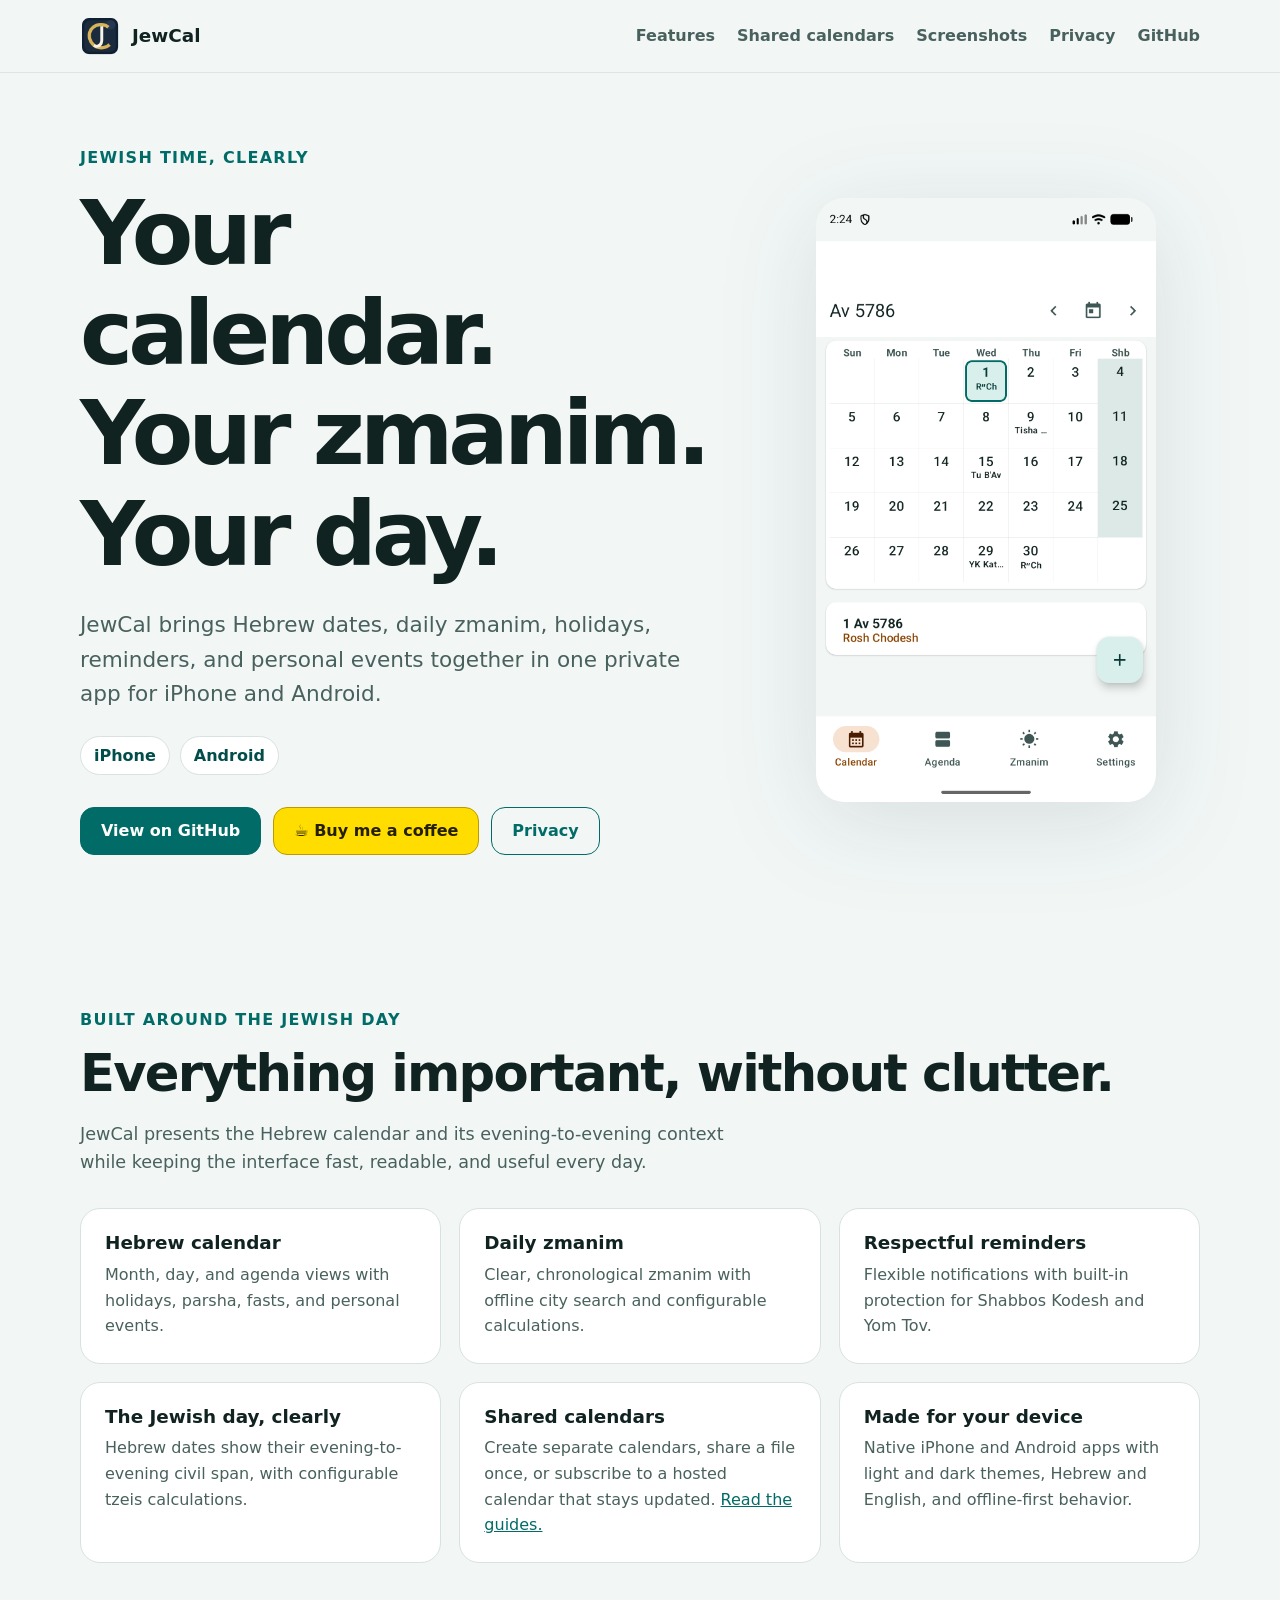
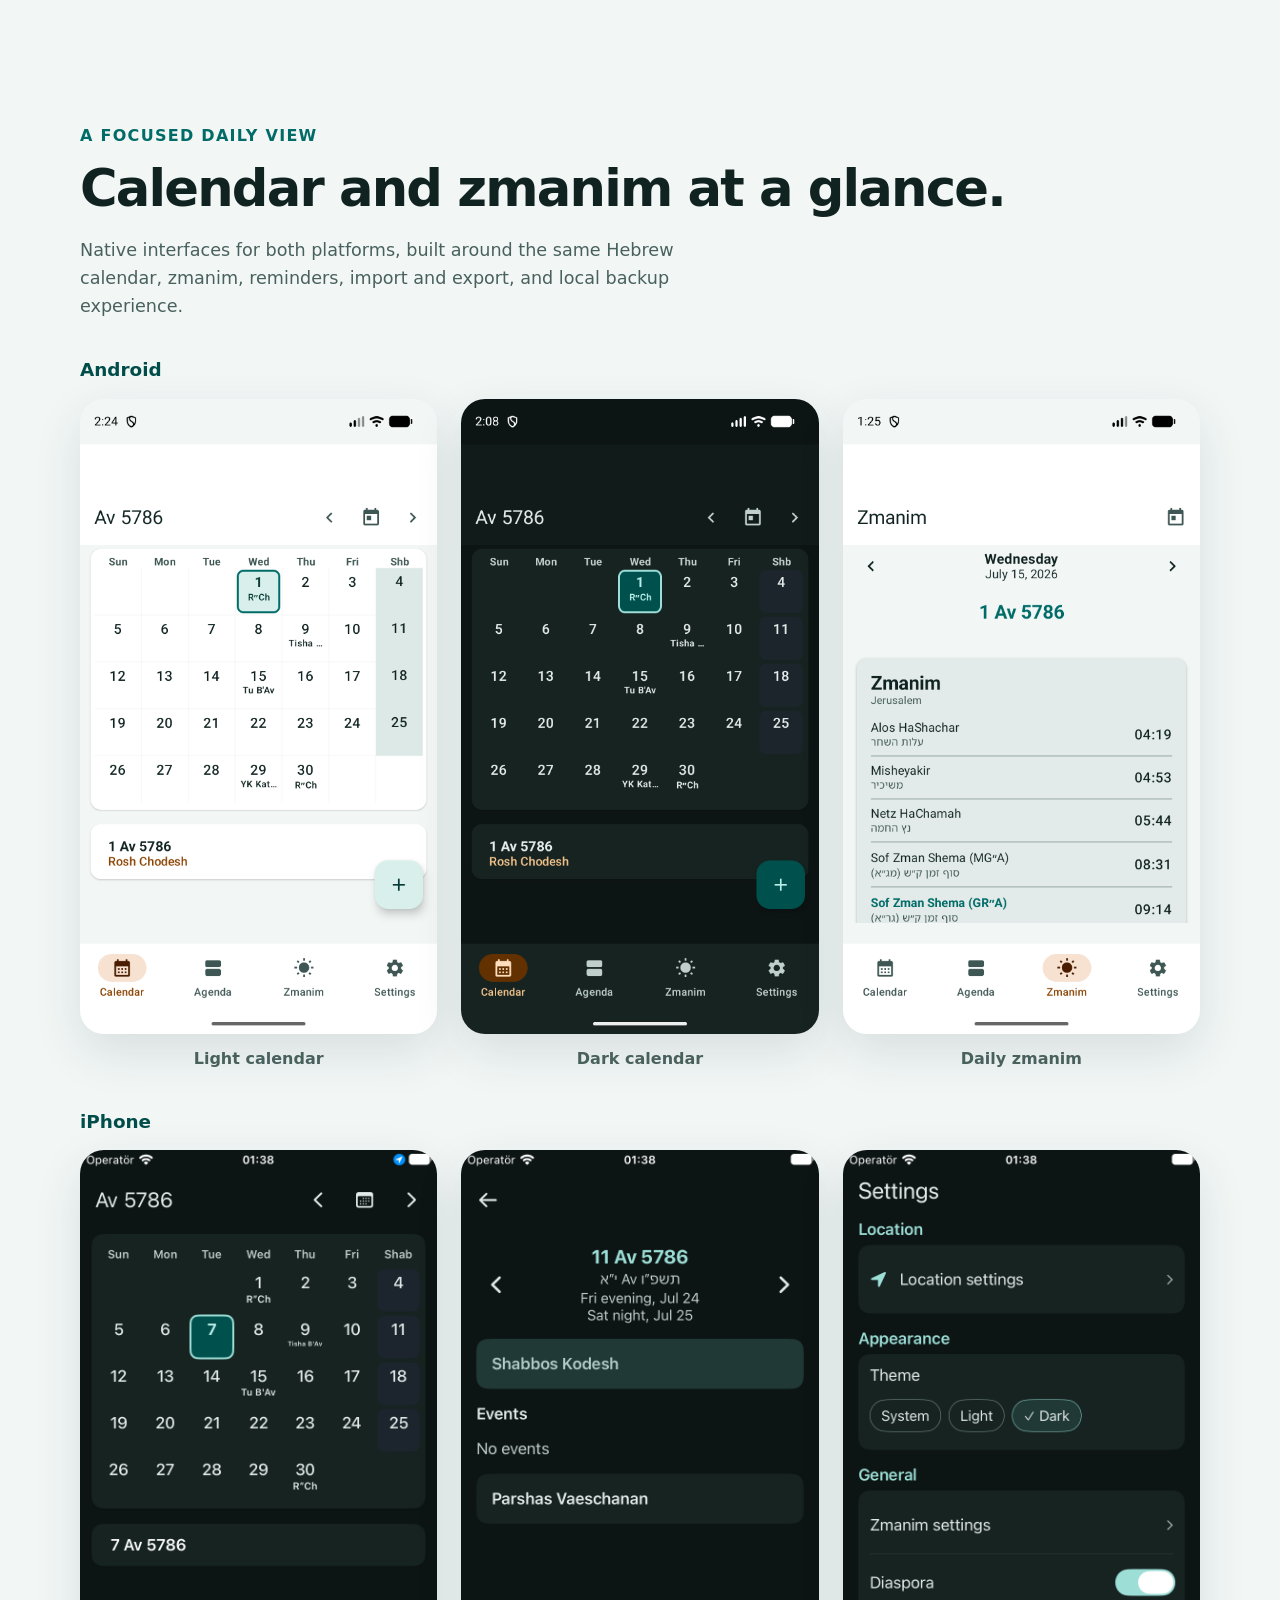
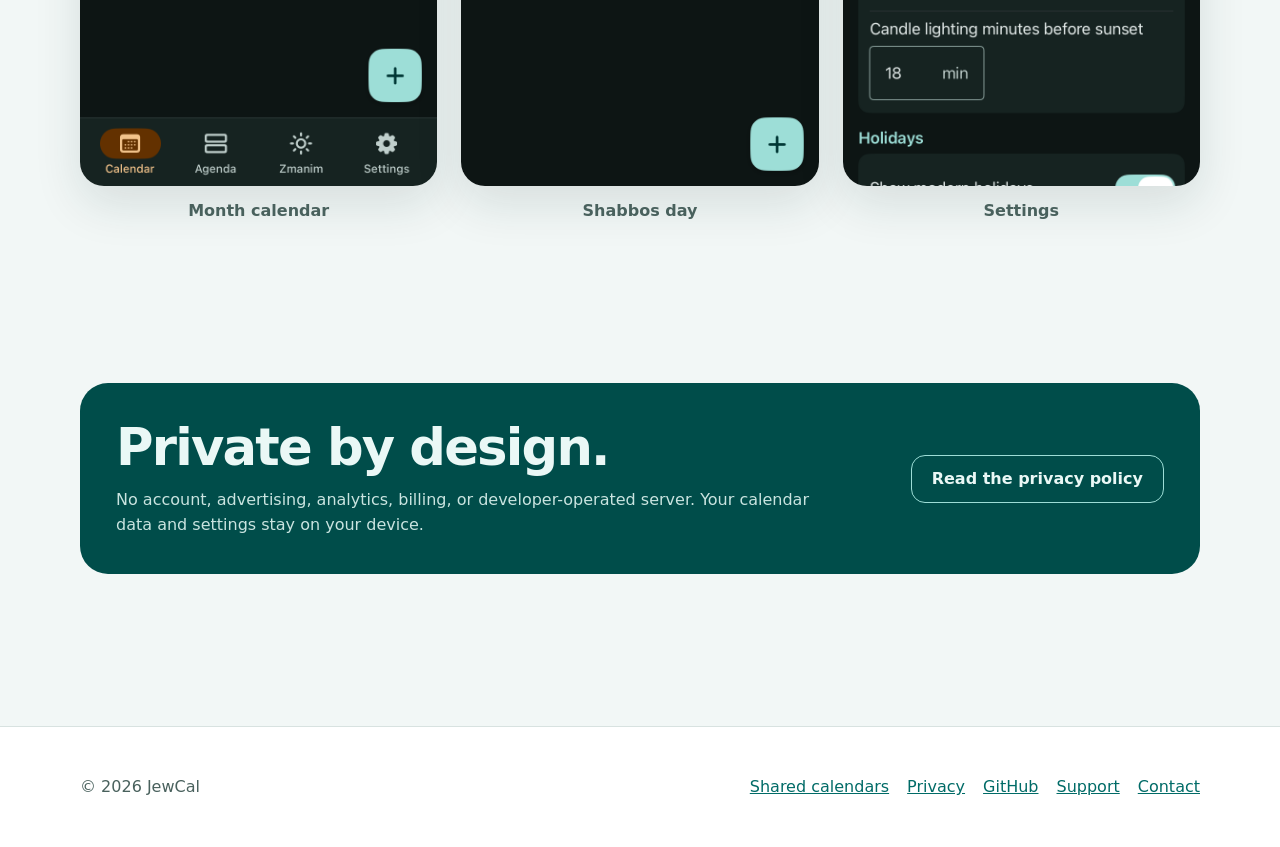
==== index.html @ dfa5dbf7 "Publish JewCal website" ====
<!doctype html>
<html lang="en">
<head>
  <meta charset="utf-8">
  <meta name="viewport" content="width=device-width, initial-scale=1">
  <meta name="description" content="JewCal is a privacy-first Jewish calendar for iPhone and Android with Hebrew dates, zmanim, holidays, reminders, and personal events.">
  <meta property="og:title" content="JewCal — Jewish calendar and zmanim for iPhone and Android">
  <meta property="og:description" content="Hebrew dates, zmanim, holidays, reminders, and personal events—with no accounts, ads, or analytics.">
  <meta property="og:image" content="https://jewcal.org/assets/feature-graphic.png">
  <meta property="og:url" content="https://jewcal.org/">
  <meta name="twitter:card" content="summary_large_image">
  <title>JewCal — Jewish calendar and zmanim for iPhone and Android</title>
  <link rel="canonical" href="https://jewcal.org/">
  <link rel="icon" href="assets/icon.png">
  <link rel="stylesheet" href="styles.css">
</head>
<body>
  <header class="site-header">
    <nav class="nav" aria-label="Main navigation">
      <a class="brand" href="index.html"><img src="assets/icon.png" alt="">JewCal</a>
      <div class="nav-links">
        <a href="#features">Features</a>
        <a href="shared-calendars.html">Shared calendars</a>
        <a href="#screenshots">Screenshots</a>
        <a href="privacy.html">Privacy</a>
        <a href="https://github.com/hatt-io/JewCal">GitHub</a>
      </div>
    </nav>
  </header>

  <main>
    <section class="hero">
      <div class="hero-copy">
        <p class="eyebrow">Jewish time, clearly</p>
        <h1>Your calendar. Your zmanim. Your day.</h1>
        <p class="lede">JewCal brings Hebrew dates, daily zmanim, holidays, reminders, and personal events together in one private app for iPhone and Android.</p>
        <div class="platforms" aria-label="Available for iPhone and Android">
          <span>iPhone</span>
          <span>Android</span>
        </div>
        <div class="actions">
          <a class="button primary" href="https://github.com/hatt-io/JewCal">View on GitHub</a>
          <a class="button coffee" href="https://buymeacoffee.com/hattio" target="_blank" rel="noopener noreferrer">☕ Buy me a coffee</a>
          <a class="button" href="privacy.html">Privacy</a>
        </div>
      </div>
      <div class="hero-phone"><img src="assets/calendar-light.png" alt="JewCal month calendar in light mode"></div>
    </section>

    <section class="section" id="features">
      <p class="eyebrow">Built around the Jewish day</p>
      <h2>Everything important, without clutter.</h2>
      <p class="section-intro">JewCal presents the Hebrew calendar and its evening-to-evening context while keeping the interface fast, readable, and useful every day.</p>
      <div class="feature-grid">
        <article class="feature"><h3>Hebrew calendar</h3><p>Month, day, and agenda views with holidays, parsha, fasts, and personal events.</p></article>
        <article class="feature"><h3>Daily zmanim</h3><p>Clear, chronological zmanim with offline city search and configurable calculations.</p></article>
        <article class="feature"><h3>Respectful reminders</h3><p>Flexible notifications with built-in protection for Shabbos Kodesh and Yom Tov.</p></article>
        <article class="feature"><h3>The Jewish day, clearly</h3><p>Hebrew dates show their evening-to-evening civil span, with configurable tzeis calculations.</p></article>
        <article class="feature"><h3>Shared calendars</h3><p>Create separate calendars, share a file once, or subscribe to a hosted calendar that stays updated. <a href="shared-calendars.html">Read the guides.</a></p></article>
        <article class="feature"><h3>Made for your device</h3><p>Native iPhone and Android apps with light and dark themes, Hebrew and English, and offline-first behavior.</p></article>
      </div>
    </section>

    <section class="section" id="screenshots">
      <p class="eyebrow">A focused daily view</p>
      <h2>Calendar and zmanim at a glance.</h2>
      <p class="section-intro">Native interfaces for both platforms, built around the same Hebrew calendar, zmanim, reminders, import and export, and local backup experience.</p>
      <h3 class="screenshot-platform">Android</h3>
      <div class="screenshots">
        <figure><img src="assets/calendar-light.png" alt="Calendar in light mode"><figcaption>Light calendar</figcaption></figure>
        <figure><img src="assets/calendar-dark.png" alt="Calendar in dark mode"><figcaption>Dark calendar</figcaption></figure>
        <figure><img src="assets/zmanim-light.png" alt="Daily zmanim in Jerusalem"><figcaption>Daily zmanim</figcaption></figure>
      </div>
      <h3 class="screenshot-platform">iPhone</h3>
      <div class="screenshots">
        <figure><img src="assets/iphone-calendar.png" alt="JewCal month calendar on iPhone"><figcaption>Month calendar</figcaption></figure>
        <figure><img src="assets/iphone-day.png" alt="JewCal Shabbos day view on iPhone"><figcaption>Shabbos day</figcaption></figure>
        <figure><img src="assets/iphone-settings.png" alt="JewCal settings on iPhone"><figcaption>Settings</figcaption></figure>
      </div>
    </section>

    <section class="section">
      <div class="privacy-card">
        <div><h2>Private by design.</h2><p>No account, advertising, analytics, billing, or developer-operated server. Your calendar data and settings stay on your device.</p></div>
        <a class="button" href="privacy.html">Read the privacy policy</a>
      </div>
    </section>
  </main>

  <footer>
    <div class="footer-inner">
      <span>© 2026 JewCal</span>
      <div class="footer-links"><a href="shared-calendars.html">Shared calendars</a><a href="privacy.html">Privacy</a><a href="https://github.com/hatt-io/JewCal">GitHub</a><a href="https://buymeacoffee.com/hattio">Support</a><a href="mailto:hello@jewcal.org">Contact</a></div>
    </div>
  </footer>
</body>
</html>
---- styles.css ----
:root {
  color-scheme: light;
  --ink: #102321;
  --muted: #49615d;
  --teal: #006b67;
  --teal-dark: #004d4a;
  --teal-soft: #d8efeb;
  --surface: #ffffff;
  --background: #f2f7f6;
  --line: #d8e2e0;
  --shadow: 0 18px 48px rgba(17, 50, 46, 0.12);
}

* { box-sizing: border-box; }
html { scroll-behavior: smooth; }

body {
  margin: 0;
  color: var(--ink);
  background: var(--background);
  font-family: Inter, ui-sans-serif, system-ui, -apple-system, BlinkMacSystemFont, "Segoe UI", sans-serif;
  line-height: 1.6;
}

a { color: var(--teal); }
a:hover { color: var(--teal-dark); }

.site-header {
  position: sticky;
  top: 0;
  z-index: 10;
  border-bottom: 1px solid rgba(216, 226, 224, 0.8);
  background: rgba(242, 247, 246, 0.92);
  backdrop-filter: blur(14px);
}

.nav, .section, .hero, .footer-inner {
  width: min(1120px, calc(100% - 40px));
  margin-inline: auto;
}

.nav {
  min-height: 72px;
  display: flex;
  align-items: center;
  justify-content: space-between;
  gap: 24px;
}

.brand {
  display: inline-flex;
  align-items: center;
  gap: 12px;
  color: var(--ink);
  font-size: 1.15rem;
  font-weight: 800;
  text-decoration: none;
}

.brand img { width: 40px; height: 40px; border-radius: 10px; }
.nav-links { display: flex; align-items: center; gap: 22px; }
.nav-links a { color: var(--muted); font-weight: 650; text-decoration: none; }

.hero {
  min-height: 650px;
  display: grid;
  grid-template-columns: minmax(0, 1.1fr) minmax(280px, 0.75fr);
  align-items: center;
  gap: 64px;
  padding-block: 72px;
}

.eyebrow {
  margin: 0 0 12px;
  color: var(--teal);
  font-weight: 800;
  letter-spacing: 0.08em;
  text-transform: uppercase;
}

h1, h2, h3 { line-height: 1.12; }
h1 { margin: 0; max-width: 760px; font-size: clamp(3.1rem, 7vw, 5.6rem); letter-spacing: -0.055em; }
h2 { margin: 0 0 18px; font-size: clamp(2rem, 4vw, 3.2rem); letter-spacing: -0.035em; }
h3 { margin: 0 0 8px; font-size: 1.15rem; }

.lede { max-width: 680px; margin: 24px 0 0; color: var(--muted); font-size: clamp(1.1rem, 2vw, 1.35rem); }
.platforms { display: flex; flex-wrap: wrap; gap: 10px; margin: 24px 0 0; }
.platforms span {
  padding: 6px 13px;
  border: 1px solid var(--line);
  border-radius: 999px;
  color: var(--teal-dark);
  background: var(--surface);
  font-weight: 800;
}
.actions { display: flex; flex-wrap: wrap; gap: 12px; margin-top: 32px; }

.button {
  display: inline-flex;
  min-height: 48px;
  align-items: center;
  justify-content: center;
  padding: 0 20px;
  border: 1px solid var(--teal);
  border-radius: 14px;
  color: var(--teal);
  font-weight: 800;
  text-decoration: none;
}

.button.primary { color: white; background: var(--teal); }
.button.coffee { border-color: #b99b00; color: #241f00; background: #ffdd00; }
.button.coffee:hover { color: #171400; background: #f1cf00; }
.hero-phone { justify-self: center; width: min(340px, 78vw); filter: drop-shadow(var(--shadow)); }
.hero-phone img { display: block; width: 100%; border-radius: 28px; }

.section { padding-block: 80px; }
.section-intro { max-width: 680px; color: var(--muted); font-size: 1.1rem; }

.feature-grid {
  display: grid;
  grid-template-columns: repeat(3, minmax(0, 1fr));
  gap: 18px;
  margin-top: 32px;
}

.feature {
  padding: 24px;
  border: 1px solid var(--line);
  border-radius: 20px;
  background: var(--surface);
}

.feature p { margin: 0; color: var(--muted); }

.screenshots {
  display: grid;
  grid-template-columns: repeat(3, minmax(0, 1fr));
  gap: 24px;
  margin-top: 18px;
}

.screenshot-platform { margin-top: 40px; color: var(--teal-dark); }
.screenshots figure { margin: 0; }
.screenshots img { display: block; width: 100%; border-radius: 24px; box-shadow: var(--shadow); }
.screenshots figcaption { margin-top: 12px; color: var(--muted); text-align: center; font-weight: 700; }

.privacy-card {
  display: grid;
  grid-template-columns: 1fr auto;
  align-items: center;
  gap: 32px;
  padding: 36px;
  border-radius: 28px;
  color: #eaf8f6;
  background: var(--teal-dark);
}

.privacy-card h2 { margin-bottom: 10px; }
.privacy-card p { max-width: 720px; margin: 0; color: #c9e4e0; }
.privacy-card .button { border-color: #9dded7; color: #eaf8f6; }

.prose { width: min(760px, calc(100% - 40px)); margin: 64px auto 96px; }
.prose .back { display: inline-block; margin-bottom: 24px; font-weight: 750; text-decoration: none; }
.prose h1 { font-size: clamp(2.4rem, 6vw, 4rem); }
.prose h2 { margin-top: 40px; font-size: 1.5rem; }
.meta { color: var(--muted); }

.guide { width: min(900px, calc(100% - 40px)); margin: 72px auto 96px; }
.guide > h1 { max-width: 850px; font-size: clamp(2.7rem, 7vw, 5rem); }
.guide code { padding: 0.12em 0.35em; border-radius: 6px; background: var(--teal-soft); font-size: 0.92em; }
.guide-jumps { display: flex; flex-wrap: wrap; gap: 12px; margin: 36px 0 64px; }
.guide-jumps a { padding: 10px 14px; border: 1px solid var(--line); border-radius: 999px; background: var(--surface); font-weight: 800; text-decoration: none; }
.guide-section { padding: 56px 0; border-top: 1px solid var(--line); scroll-margin-top: 80px; }
.steps { margin: 28px 0 0; padding-left: 1.4rem; }
.steps li { padding-left: 0.4rem; margin-bottom: 20px; }
.steps.compact { margin-top: 18px; }
.steps.compact li { margin-bottom: 12px; }
.note { margin-top: 28px; padding: 20px 22px; border-left: 4px solid var(--teal); border-radius: 0 14px 14px 0; background: var(--teal-soft); }
.guide-columns { display: grid; grid-template-columns: 1fr 1fr; gap: 20px; margin-top: 28px; }
.guide-card { padding: 26px; border: 1px solid var(--line); border-radius: 20px; background: var(--surface); }
.guide-card p { color: var(--muted); }
.test-calendar { display: grid; grid-template-columns: minmax(0, 1fr) auto; align-items: end; gap: 32px; }
.test-calendar p { color: var(--muted); }
.test-calendar .actions { justify-content: flex-end; margin: 0; }
.test-url { overflow-wrap: anywhere; }
.copy-button { font: inherit; background: transparent; cursor: pointer; }

footer { margin-top: 72px; border-top: 1px solid var(--line); background: var(--surface); }
.footer-inner { min-height: 120px; display: flex; align-items: center; justify-content: space-between; gap: 24px; color: var(--muted); }
.footer-links { display: flex; flex-wrap: wrap; gap: 18px; }

@media (max-width: 820px) {
  .nav-links a:not(:last-child) { display: none; }
  .hero { grid-template-columns: 1fr; text-align: center; }
  .hero-copy { display: flex; flex-direction: column; align-items: center; }
  .feature-grid { grid-template-columns: 1fr 1fr; }
  .screenshots { grid-template-columns: 1fr; max-width: 390px; margin-inline: auto; }
  .privacy-card { grid-template-columns: 1fr; }
  .guide-columns, .test-calendar { grid-template-columns: 1fr; }
  .test-calendar .actions { justify-content: flex-start; }
}

@media (max-width: 560px) {
  .nav, .section, .hero, .footer-inner, .guide { width: min(100% - 24px, 1120px); }
  .feature-grid { grid-template-columns: 1fr; }
  .footer-inner { padding-block: 28px; align-items: flex-start; flex-direction: column; }
}
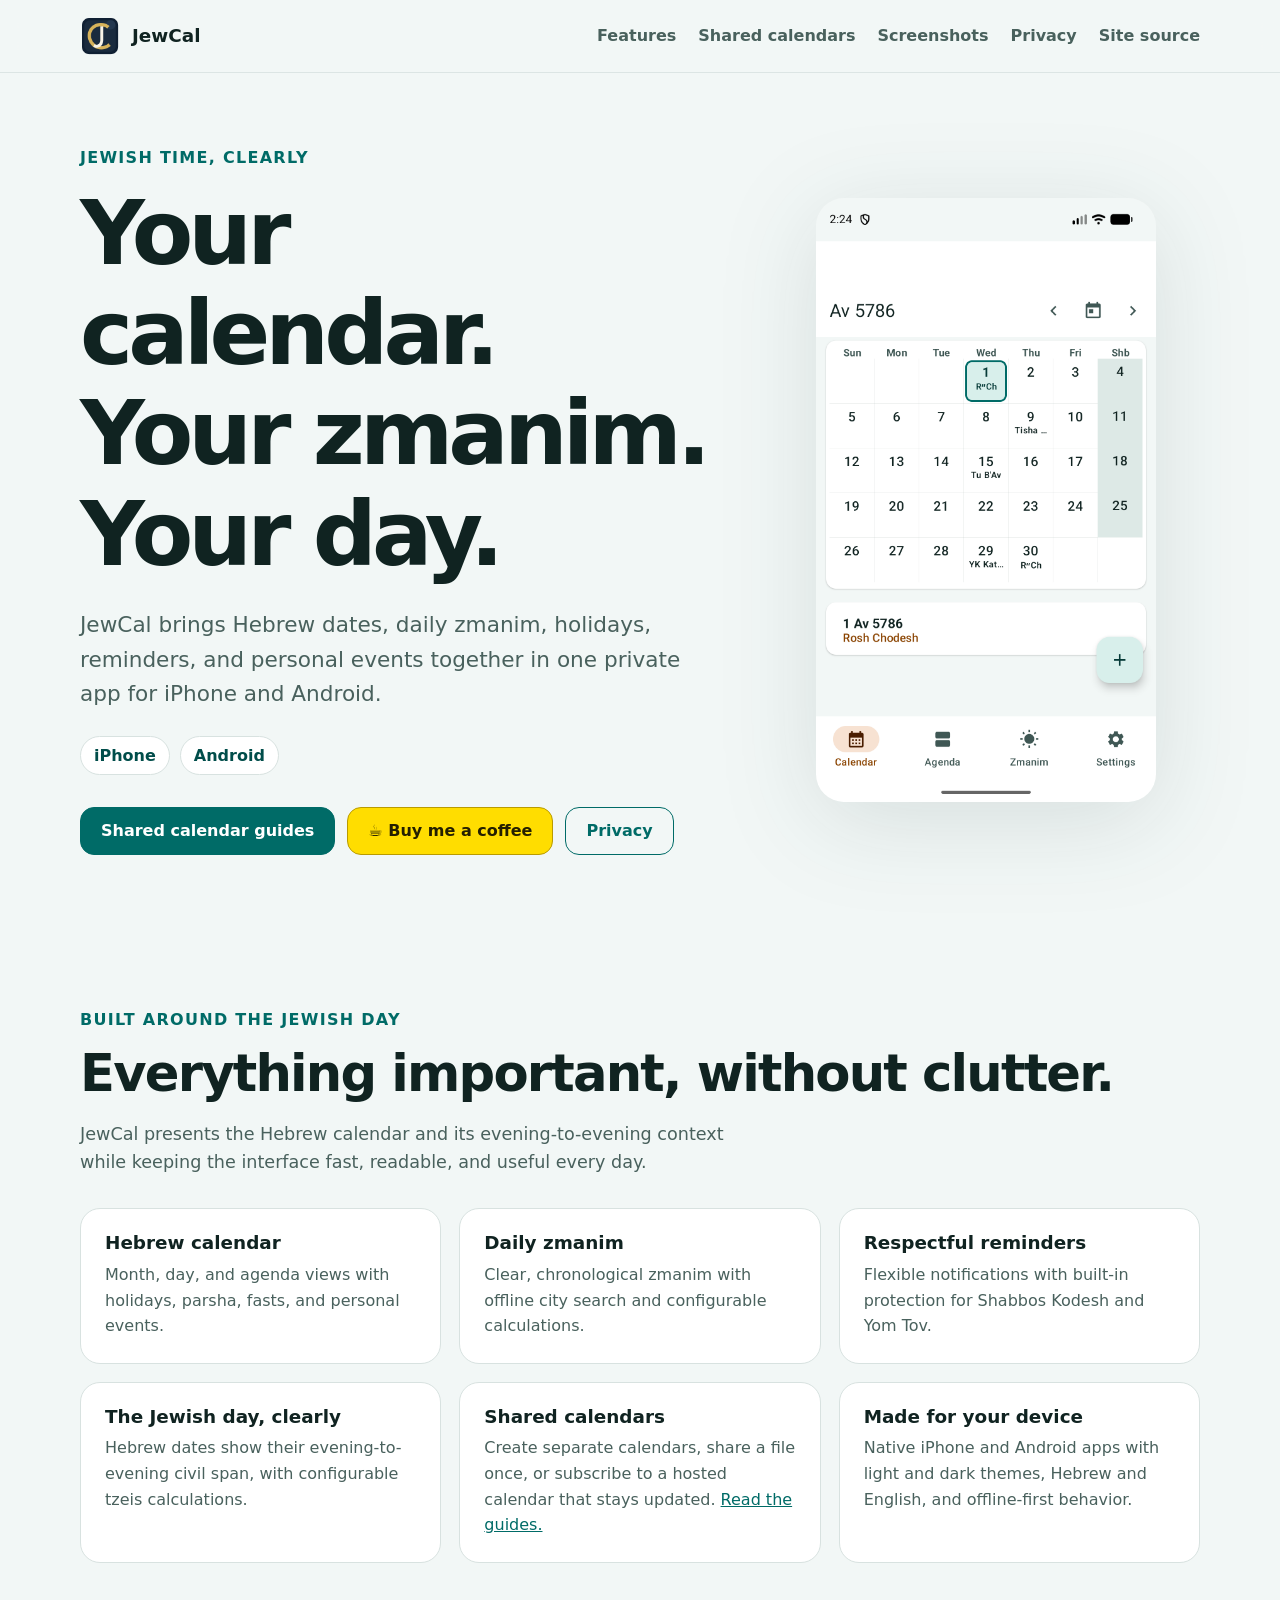
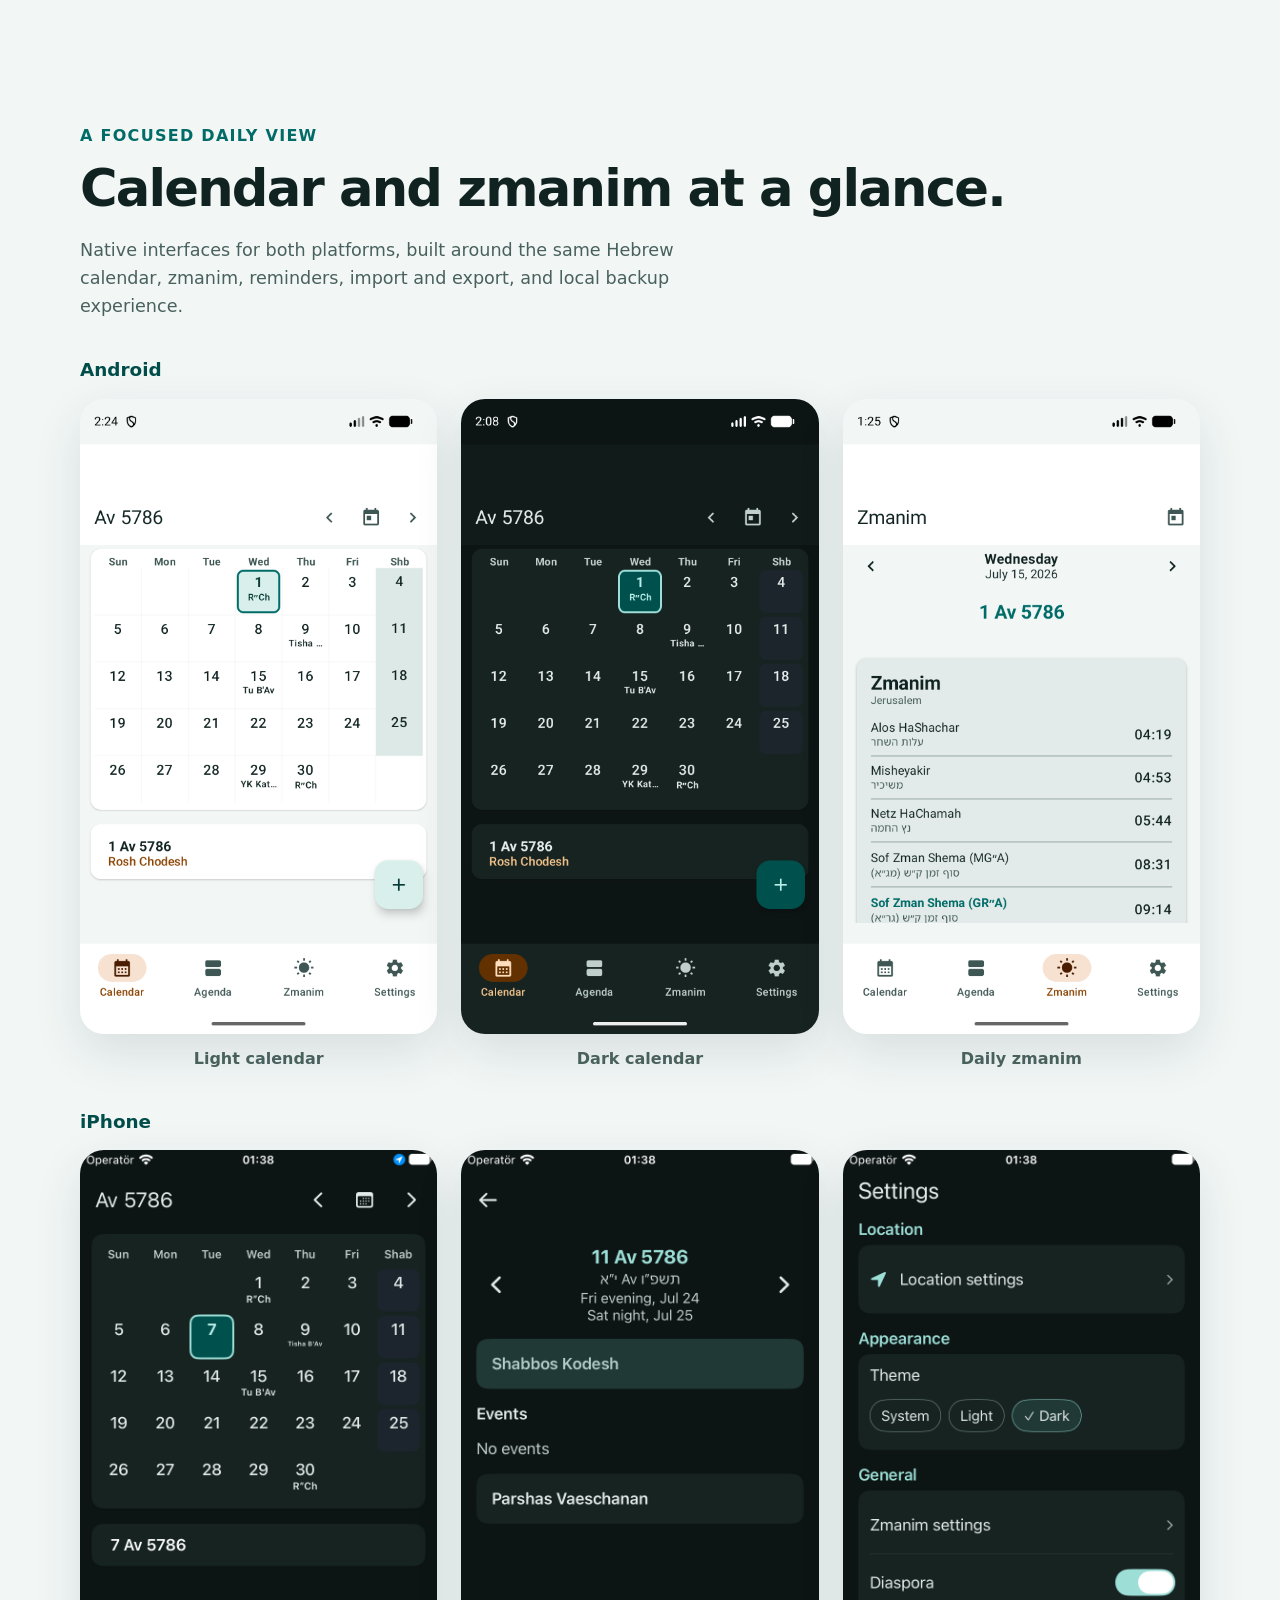
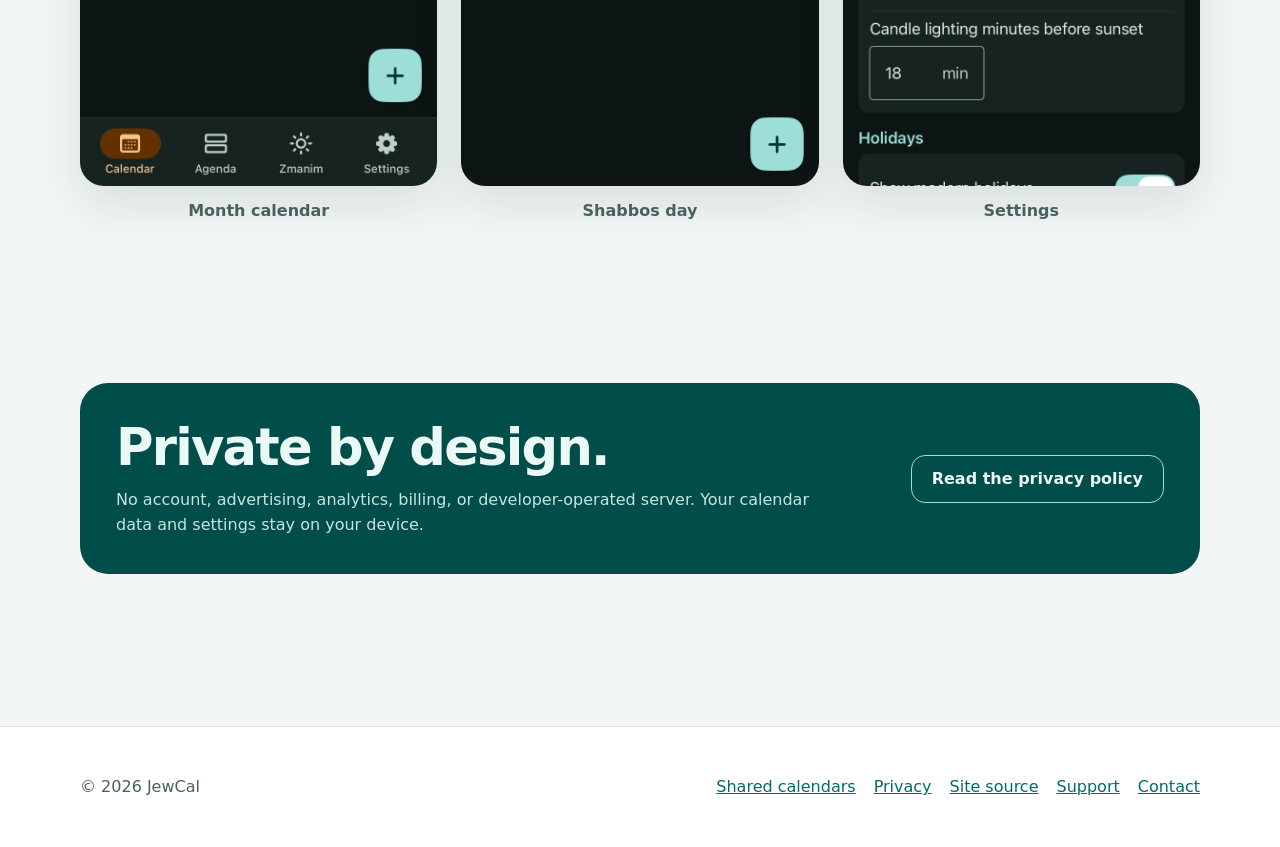
==== commit 5002276b: "Update public site links" ====
--- a/index.html
+++ b/index.html
@@ -23,7 +23,7 @@
         <a href="shared-calendars.html">Shared calendars</a>
         <a href="#screenshots">Screenshots</a>
         <a href="privacy.html">Privacy</a>
-        <a href="https://github.com/hatt-io/JewCal">GitHub</a>
+        <a href="https://github.com/hatt-io/jewcal-site">Site source</a>
       </div>
     </nav>
   </header>
@@ -39,7 +39,7 @@
           <span>Android</span>
         </div>
         <div class="actions">
-          <a class="button primary" href="https://github.com/hatt-io/JewCal">View on GitHub</a>
+          <a class="button primary" href="shared-calendars.html">Shared calendar guides</a>
           <a class="button coffee" href="https://buymeacoffee.com/hattio" target="_blank" rel="noopener noreferrer">☕ Buy me a coffee</a>
           <a class="button" href="privacy.html">Privacy</a>
         </div>
@@ -90,7 +90,7 @@
   <footer>
     <div class="footer-inner">
       <span>© 2026 JewCal</span>
-      <div class="footer-links"><a href="shared-calendars.html">Shared calendars</a><a href="privacy.html">Privacy</a><a href="https://github.com/hatt-io/JewCal">GitHub</a><a href="https://buymeacoffee.com/hattio">Support</a><a href="mailto:hello@jewcal.org">Contact</a></div>
+      <div class="footer-links"><a href="shared-calendars.html">Shared calendars</a><a href="privacy.html">Privacy</a><a href="https://github.com/hatt-io/jewcal-site">Site source</a><a href="https://buymeacoffee.com/hattio">Support</a><a href="mailto:hello@jewcal.org">Contact</a></div>
     </div>
   </footer>
 </body>
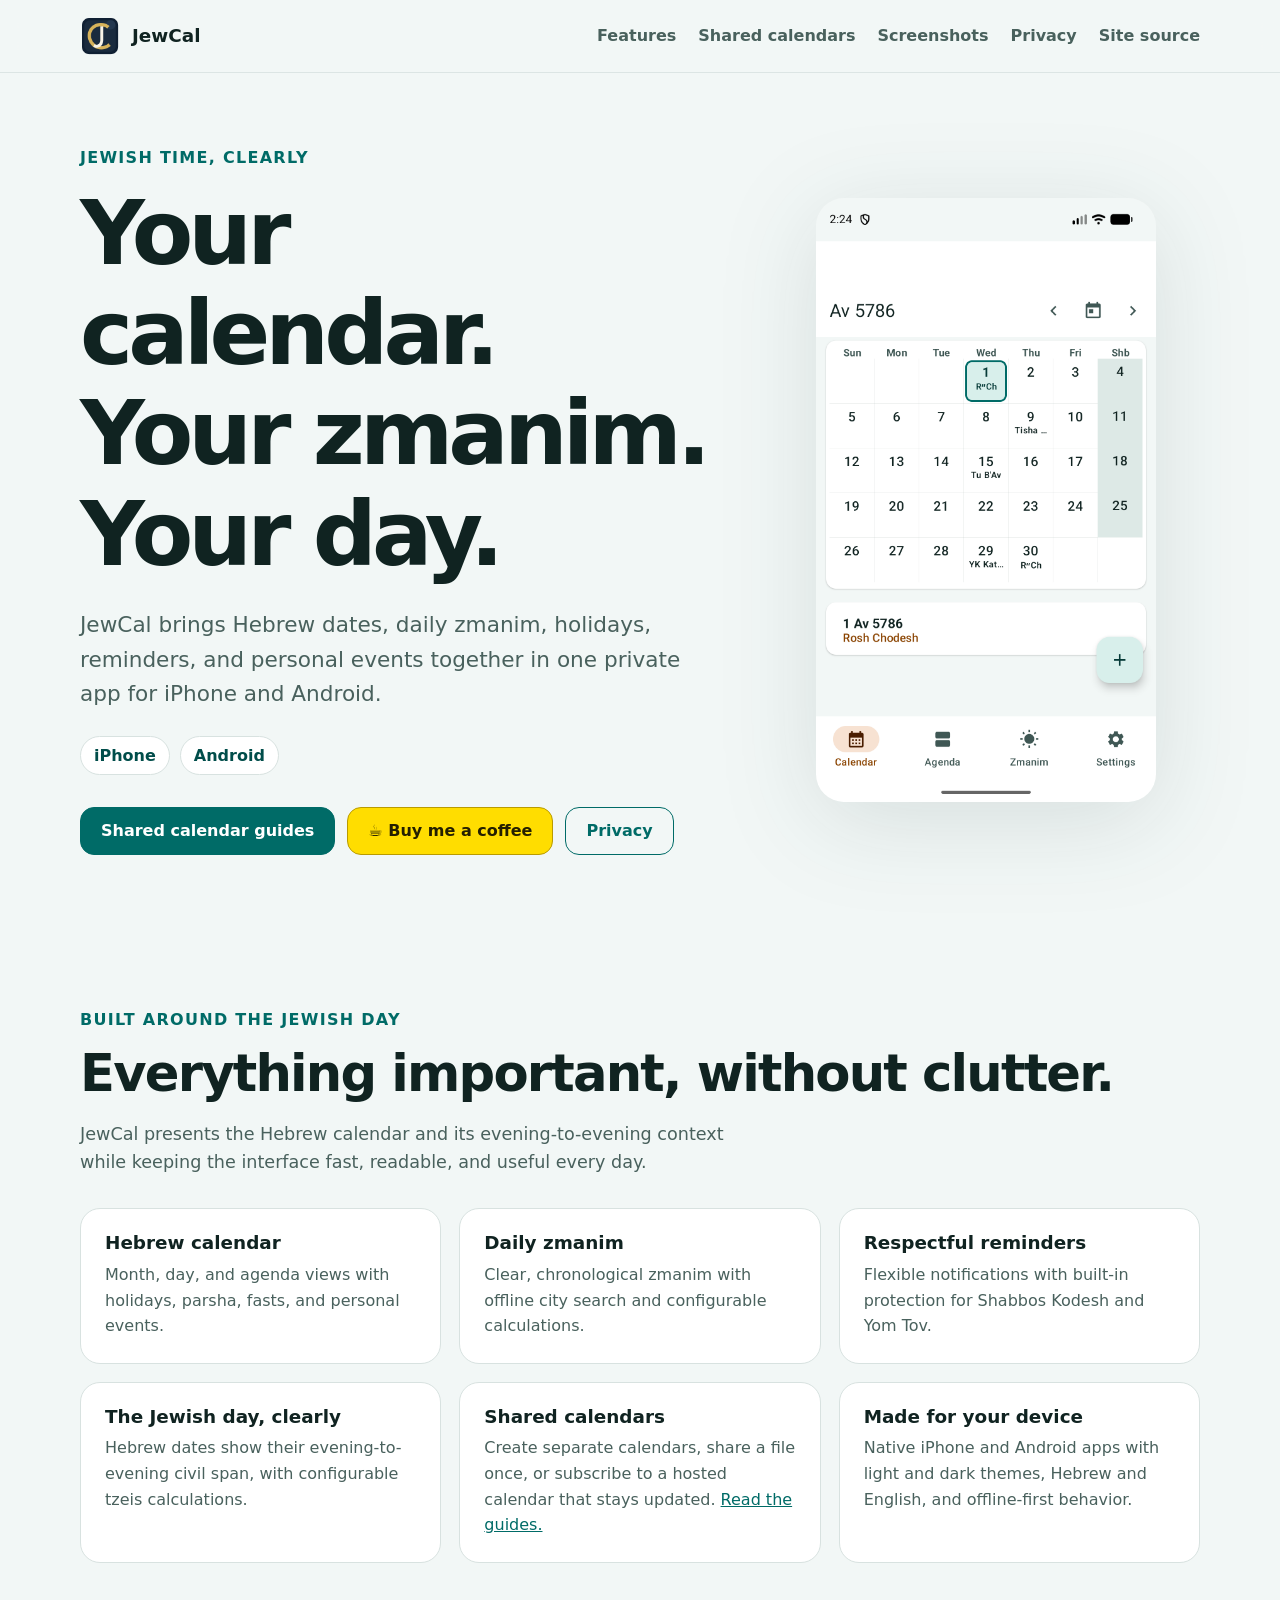
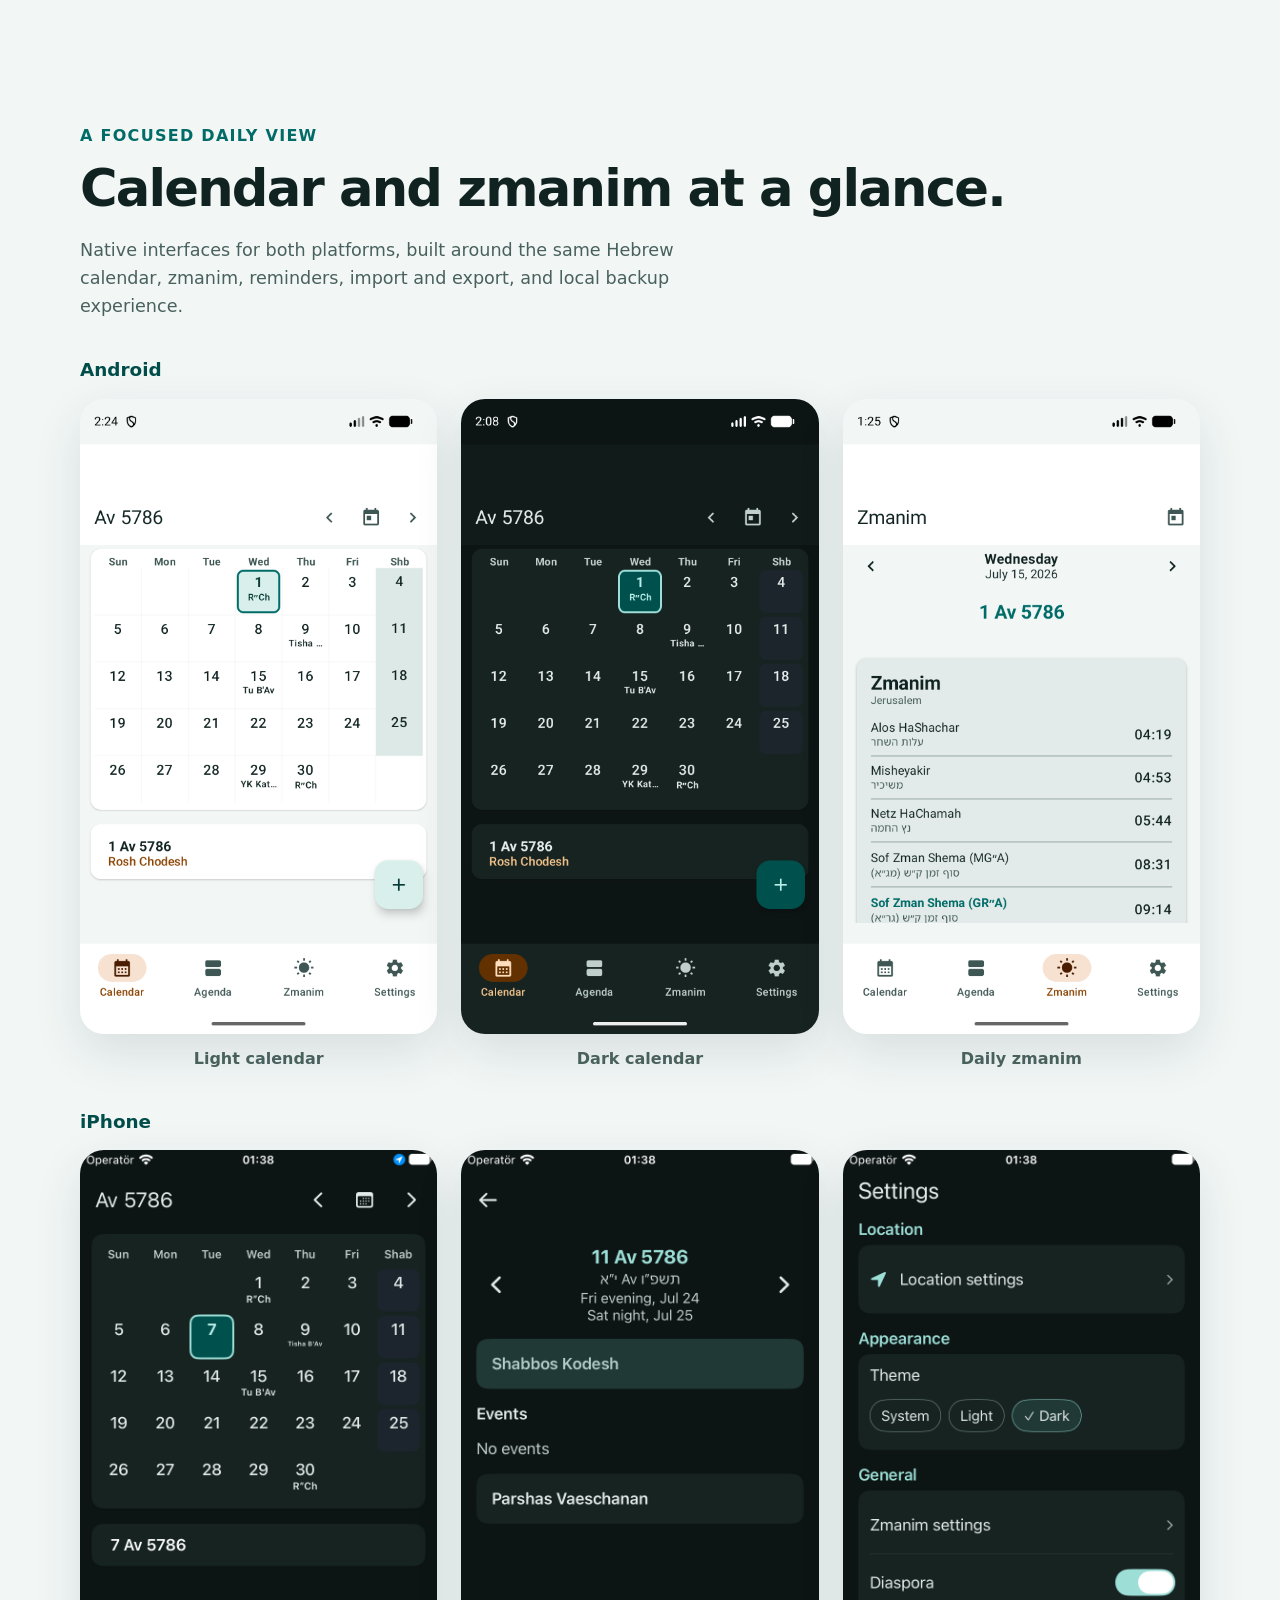
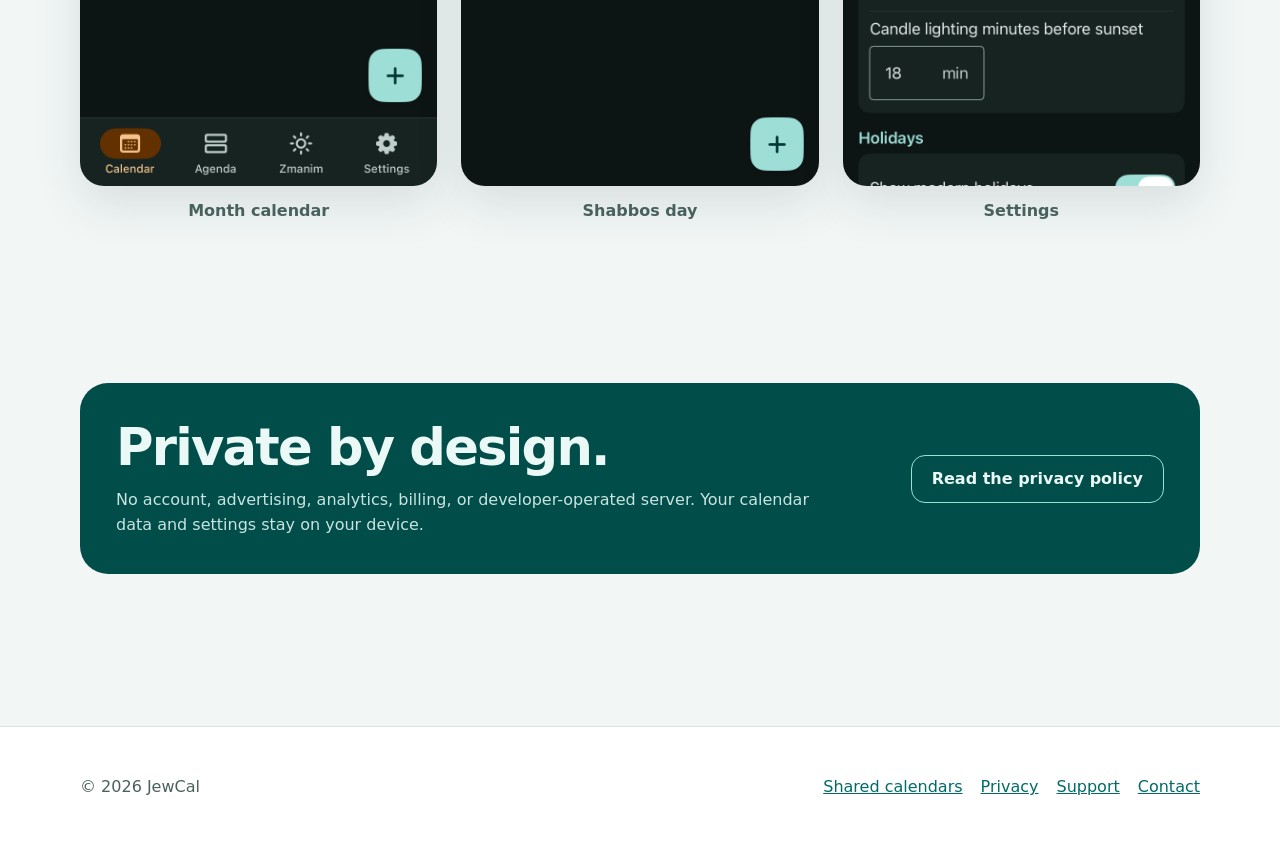
==== commit 2001bc48: "Update index.html" ====
--- a/index.html
+++ b/index.html
@@ -90,7 +90,7 @@
   <footer>
     <div class="footer-inner">
       <span>© 2026 JewCal</span>
-      <div class="footer-links"><a href="shared-calendars.html">Shared calendars</a><a href="privacy.html">Privacy</a><a href="https://github.com/hatt-io/jewcal-site">Site source</a><a href="https://buymeacoffee.com/hattio">Support</a><a href="mailto:hello@jewcal.org">Contact</a></div>
+      <div class="footer-links"><a href="shared-calendars.html">Shared calendars</a><a href="privacy.html">Privacy</a><a href="https://buymeacoffee.com/hattio">Support</a><a href="mailto:hello@jewcal.org">Contact</a></div>
     </div>
   </footer>
 </body>
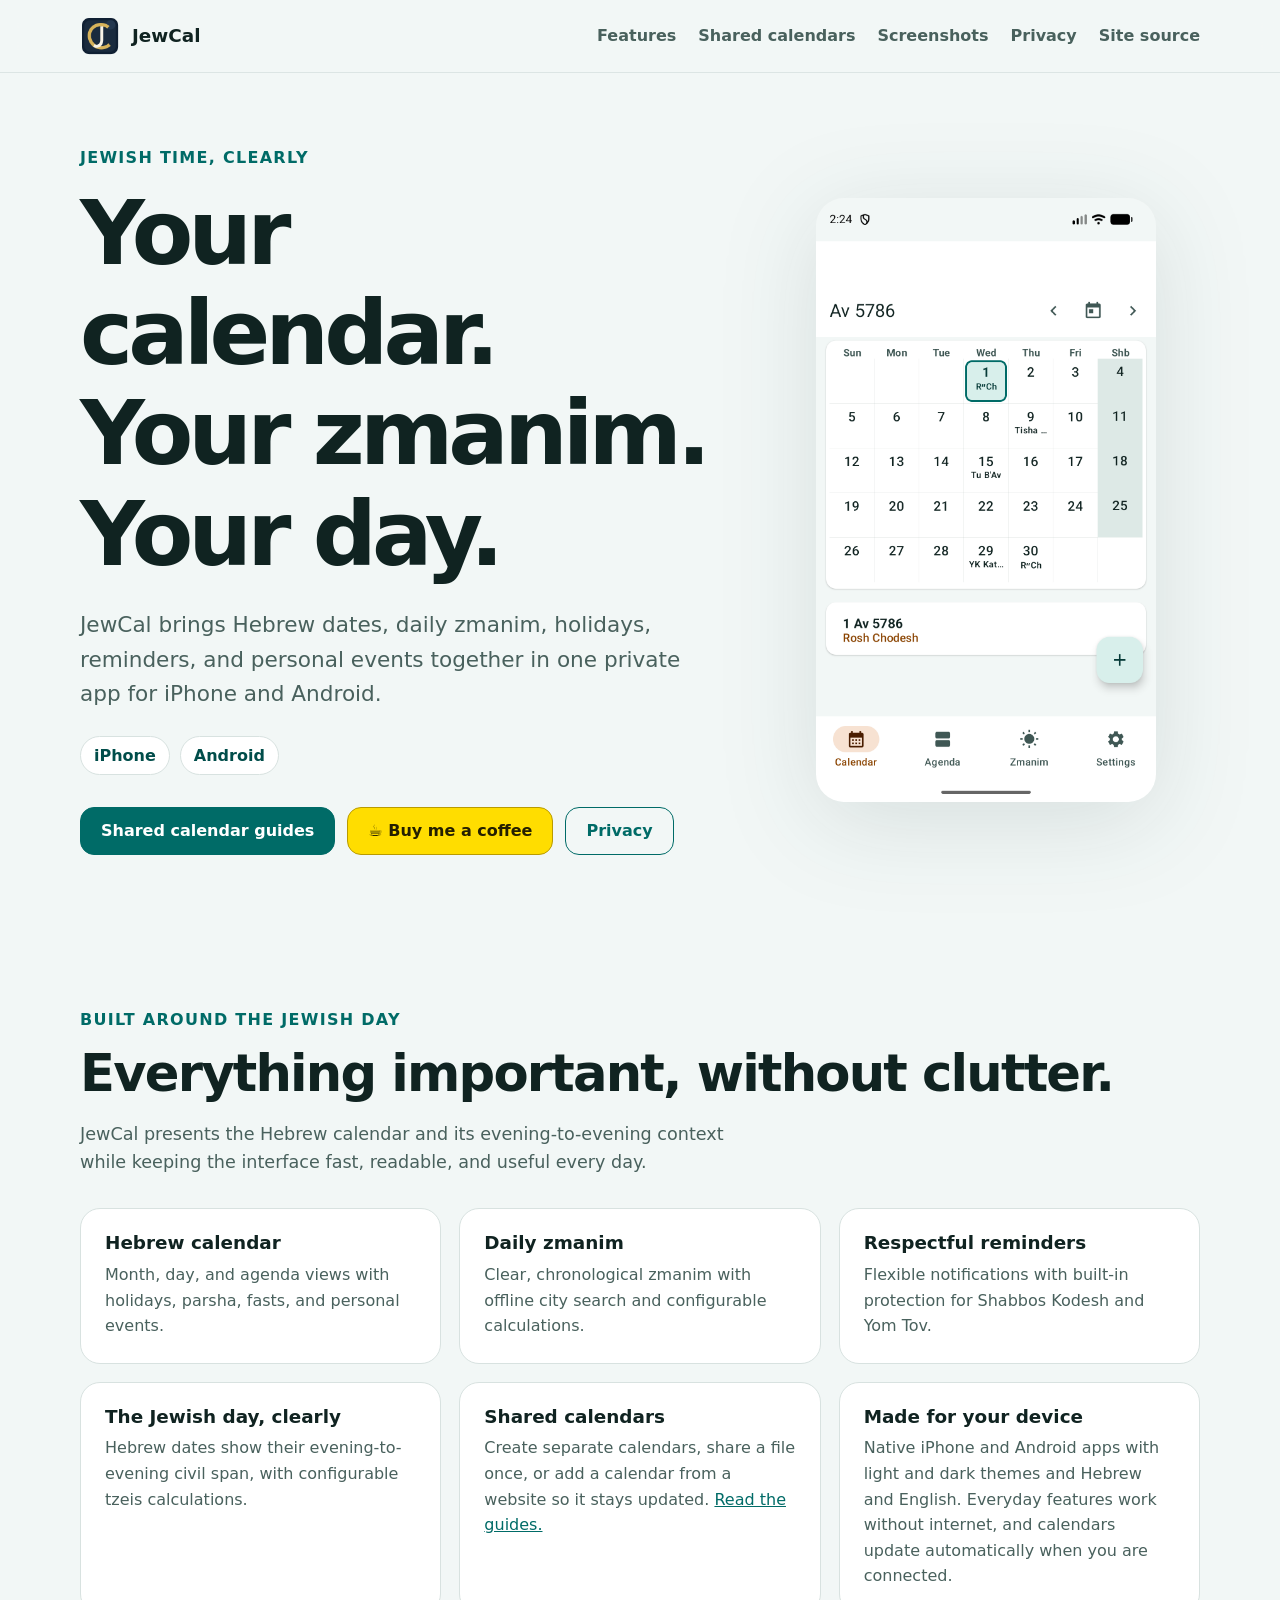
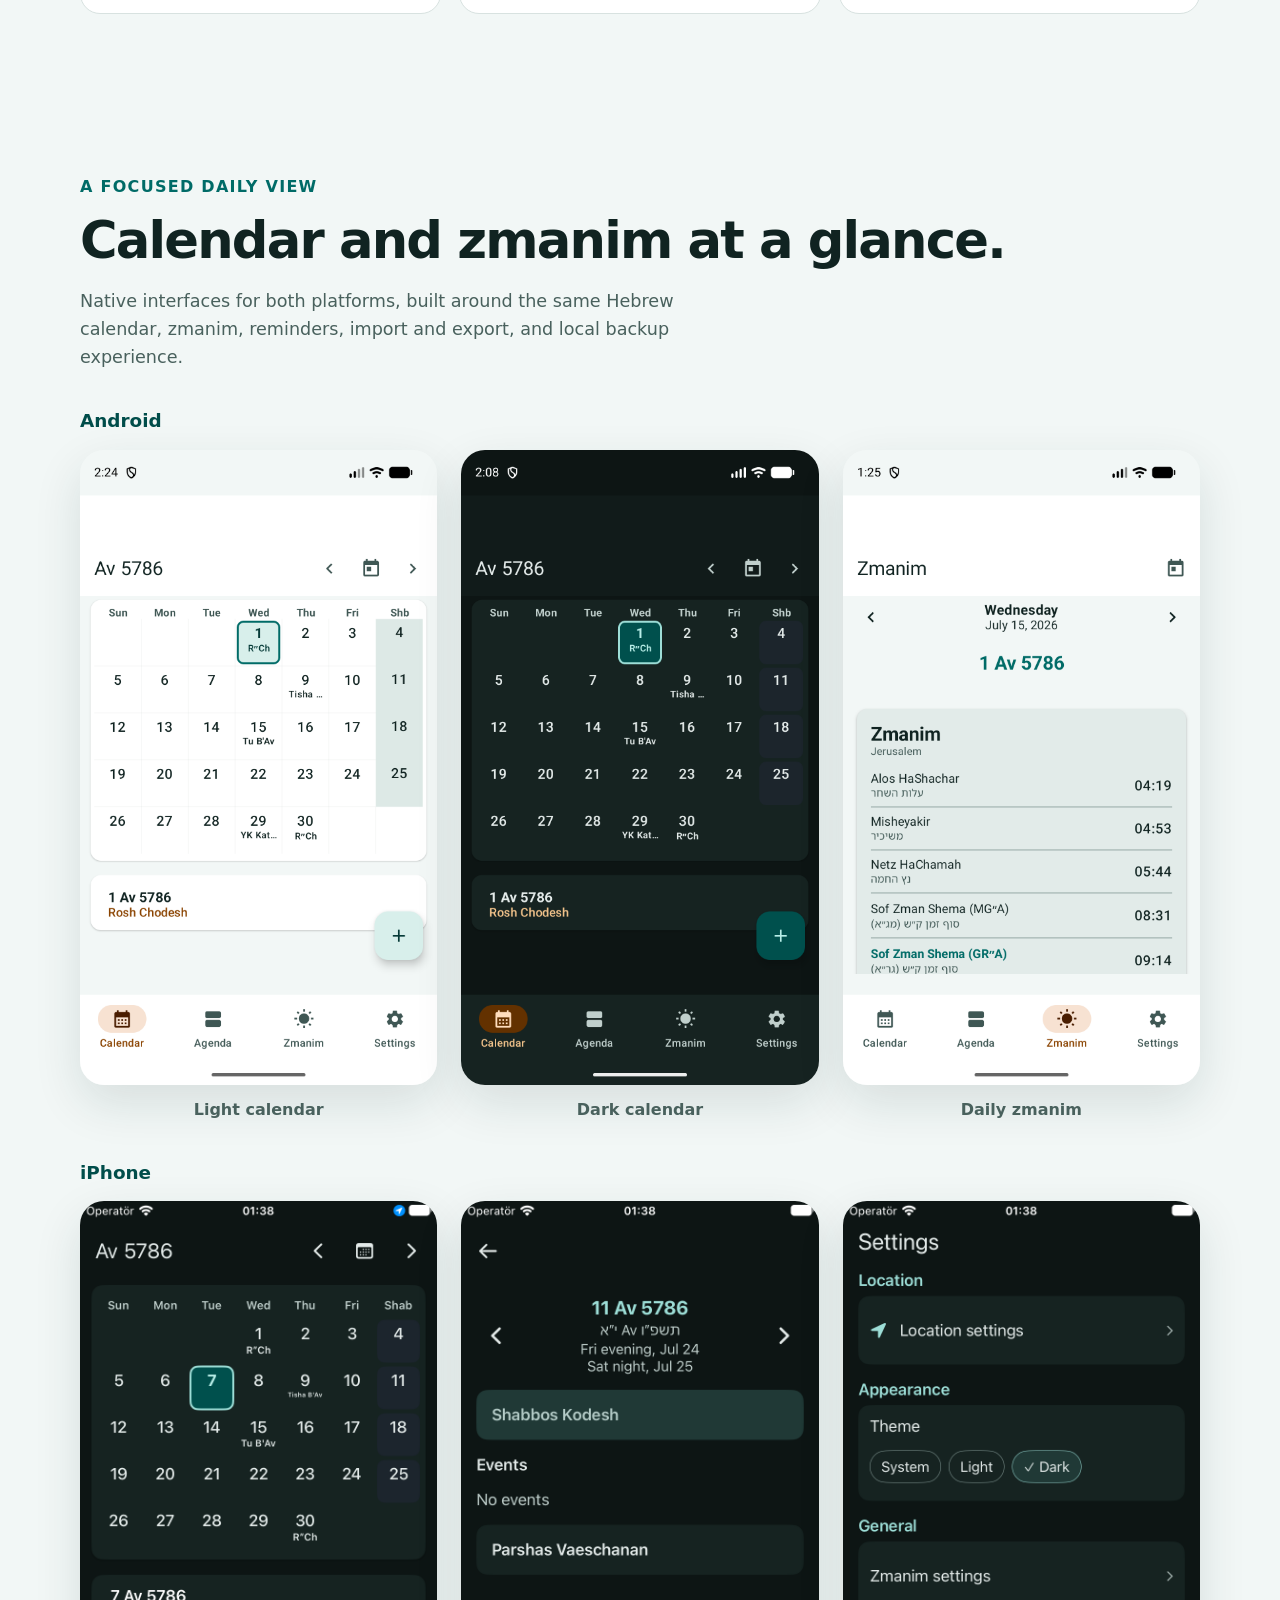
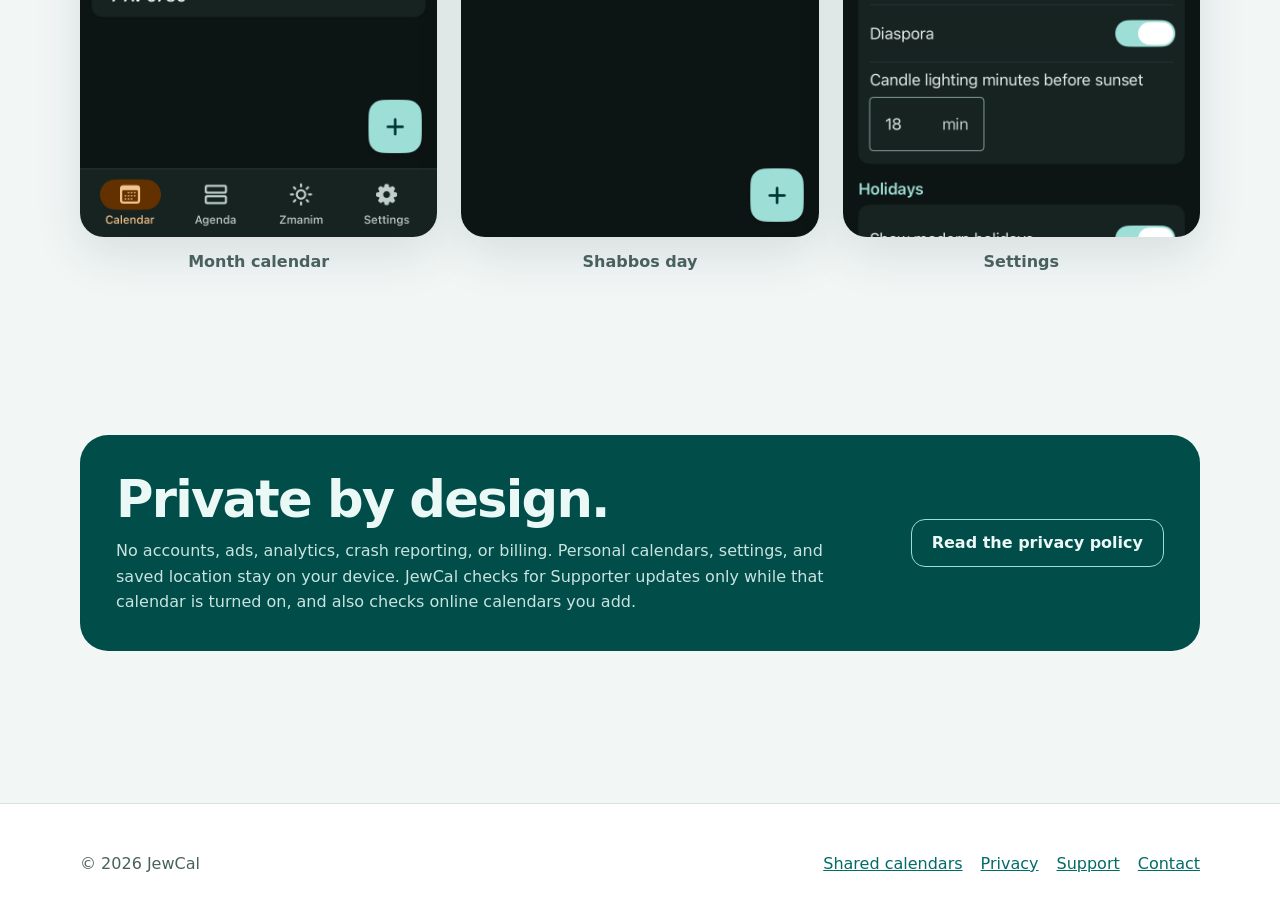
==== commit 23ef1c33: "Clarify calendar privacy and add shared guide pictures" ====
--- a/index.html
+++ b/index.html
@@ -5,7 +5,7 @@
   <meta name="viewport" content="width=device-width, initial-scale=1">
   <meta name="description" content="JewCal is a privacy-first Jewish calendar for iPhone and Android with Hebrew dates, zmanim, holidays, reminders, and personal events.">
   <meta property="og:title" content="JewCal — Jewish calendar and zmanim for iPhone and Android">
-  <meta property="og:description" content="Hebrew dates, zmanim, holidays, reminders, and personal events—with no accounts, ads, or analytics.">
+  <meta property="og:description" content="Hebrew dates, zmanim, holidays, reminders, and personal events—with no accounts, ads, or usage tracking.">
   <meta property="og:image" content="https://jewcal.org/assets/feature-graphic.png">
   <meta property="og:url" content="https://jewcal.org/">
   <meta name="twitter:card" content="summary_large_image">
@@ -56,8 +56,8 @@
         <article class="feature"><h3>Daily zmanim</h3><p>Clear, chronological zmanim with offline city search and configurable calculations.</p></article>
         <article class="feature"><h3>Respectful reminders</h3><p>Flexible notifications with built-in protection for Shabbos Kodesh and Yom Tov.</p></article>
         <article class="feature"><h3>The Jewish day, clearly</h3><p>Hebrew dates show their evening-to-evening civil span, with configurable tzeis calculations.</p></article>
-        <article class="feature"><h3>Shared calendars</h3><p>Create separate calendars, share a file once, or subscribe to a hosted calendar that stays updated. <a href="shared-calendars.html">Read the guides.</a></p></article>
-        <article class="feature"><h3>Made for your device</h3><p>Native iPhone and Android apps with light and dark themes, Hebrew and English, and offline-first behavior.</p></article>
+        <article class="feature"><h3>Shared calendars</h3><p>Create separate calendars, share a file once, or add a calendar from a website so it stays updated. <a href="shared-calendars.html">Read the guides.</a></p></article>
+        <article class="feature"><h3>Made for your device</h3><p>Native iPhone and Android apps with light and dark themes and Hebrew and English. Everyday features work without internet, and calendars update automatically when you are connected.</p></article>
       </div>
     </section>
 
@@ -81,7 +81,7 @@
 
     <section class="section">
       <div class="privacy-card">
-        <div><h2>Private by design.</h2><p>No account, advertising, analytics, billing, or developer-operated server. Your calendar data and settings stay on your device.</p></div>
+        <div><h2>Private by design.</h2><p>No accounts, ads, analytics, crash reporting, or billing. Personal calendars, settings, and saved location stay on your device. JewCal checks for Supporter updates only while that calendar is turned on, and also checks online calendars you add.</p></div>
         <a class="button" href="privacy.html">Read the privacy policy</a>
       </div>
     </section>
--- a/styles.css
+++ b/styles.css
@@ -180,10 +180,18 @@
 .guide-columns { display: grid; grid-template-columns: 1fr 1fr; gap: 20px; margin-top: 28px; }
 .guide-card { padding: 26px; border: 1px solid var(--line); border-radius: 20px; background: var(--surface); }
 .guide-card p { color: var(--muted); }
+.guide-card-wide { margin-top: 32px; }
+.guide-card-wide h3:not(:first-child) { margin-top: 32px; }
+.guide-step { display: grid; grid-template-columns: minmax(0, 1.1fr) minmax(260px, 0.9fr); gap: 34px; align-items: start; margin-top: 36px; }
+.guide-copy h3 { margin-top: 0; }
+.guide-copy h3:not(:first-child) { margin-top: 32px; }
+.guide-copy p { color: var(--muted); }
+.guide-picture { width: min(100%, 390px); margin: 0; justify-self: center; }
+.guide-picture img { display: block; width: 100%; height: auto; border-radius: 24px; box-shadow: var(--shadow); }
+.guide-picture figcaption { margin-top: 12px; color: var(--muted); text-align: center; font-weight: 700; }
 .test-calendar { display: grid; grid-template-columns: minmax(0, 1fr) auto; align-items: end; gap: 32px; }
 .test-calendar p { color: var(--muted); }
 .test-calendar .actions { justify-content: flex-end; margin: 0; }
-.test-url { overflow-wrap: anywhere; }
 .copy-button { font: inherit; background: transparent; cursor: pointer; }
 
 footer { margin-top: 72px; border-top: 1px solid var(--line); background: var(--surface); }
@@ -197,7 +205,8 @@
   .feature-grid { grid-template-columns: 1fr 1fr; }
   .screenshots { grid-template-columns: 1fr; max-width: 390px; margin-inline: auto; }
   .privacy-card { grid-template-columns: 1fr; }
-  .guide-columns, .test-calendar { grid-template-columns: 1fr; }
+  .guide-columns, .guide-step, .test-calendar { grid-template-columns: 1fr; }
+  .guide-picture { width: min(100%, 430px); }
   .test-calendar .actions { justify-content: flex-start; }
 }
 
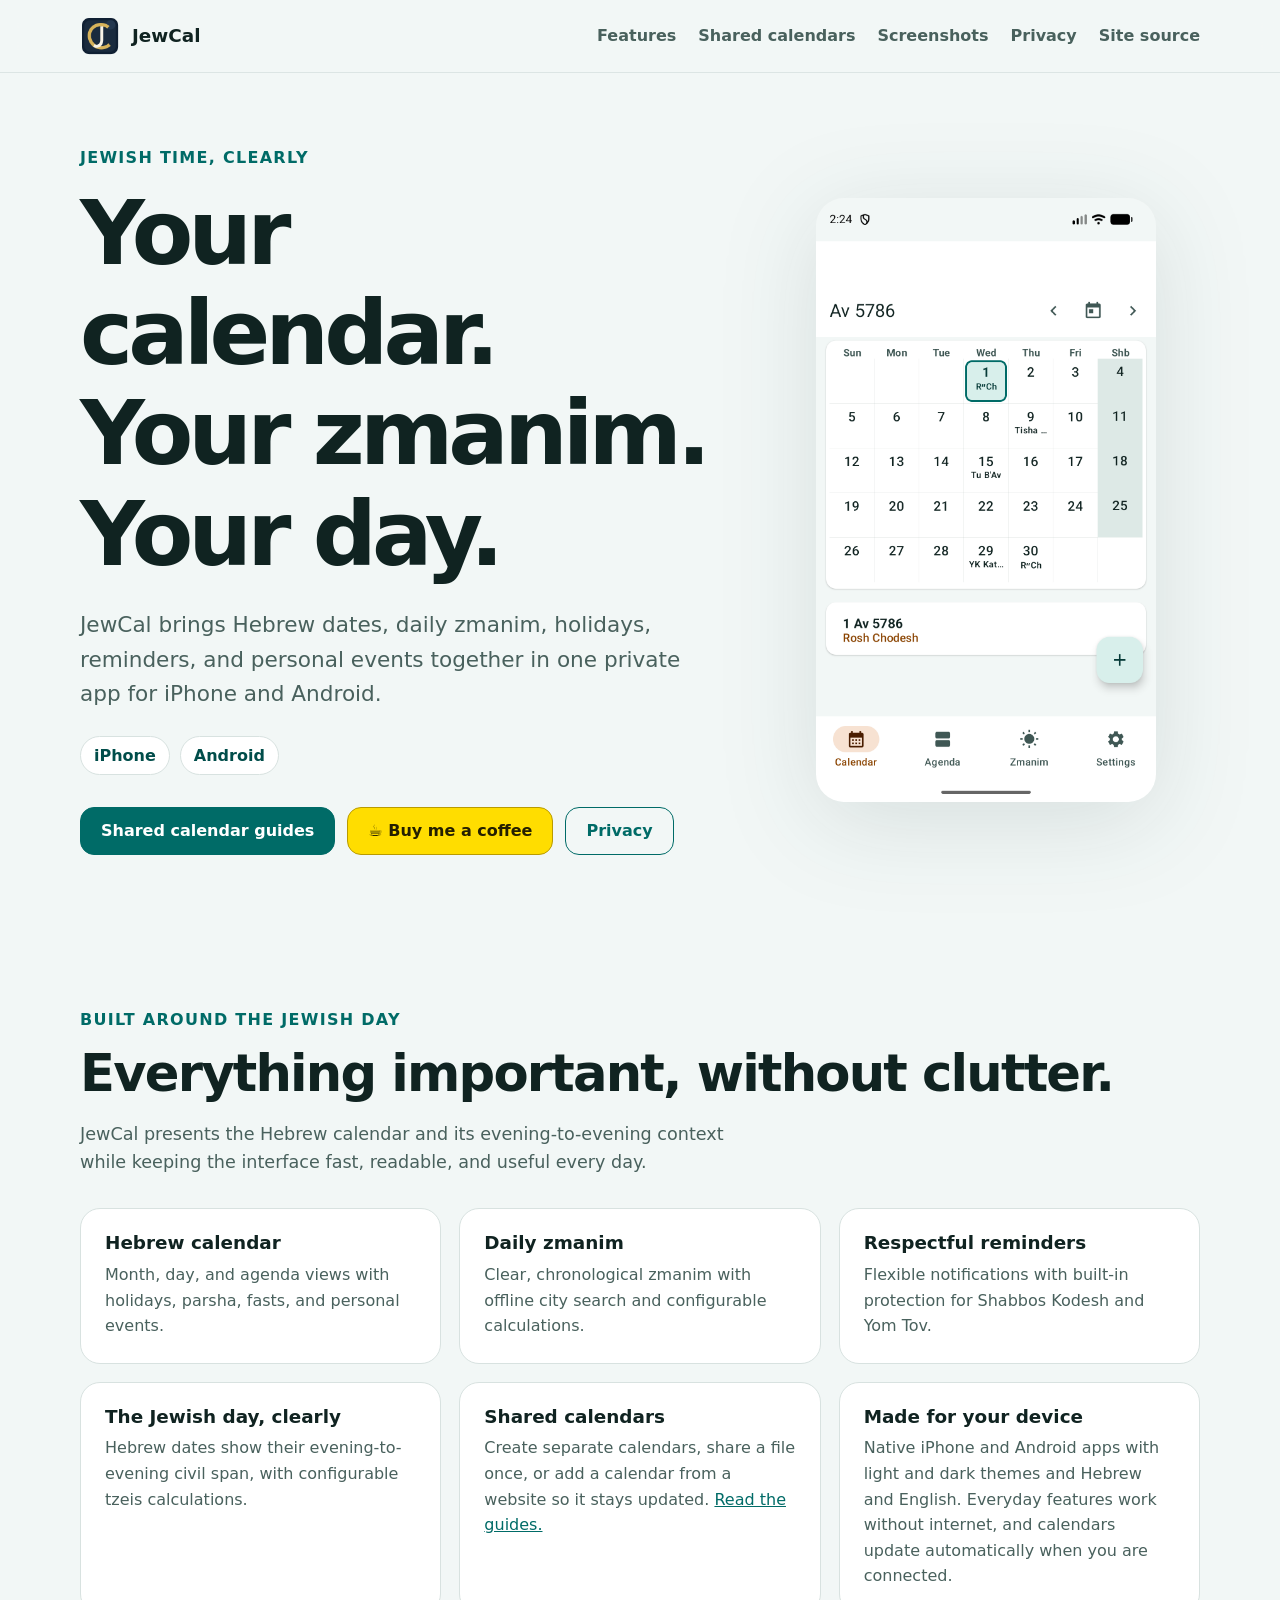
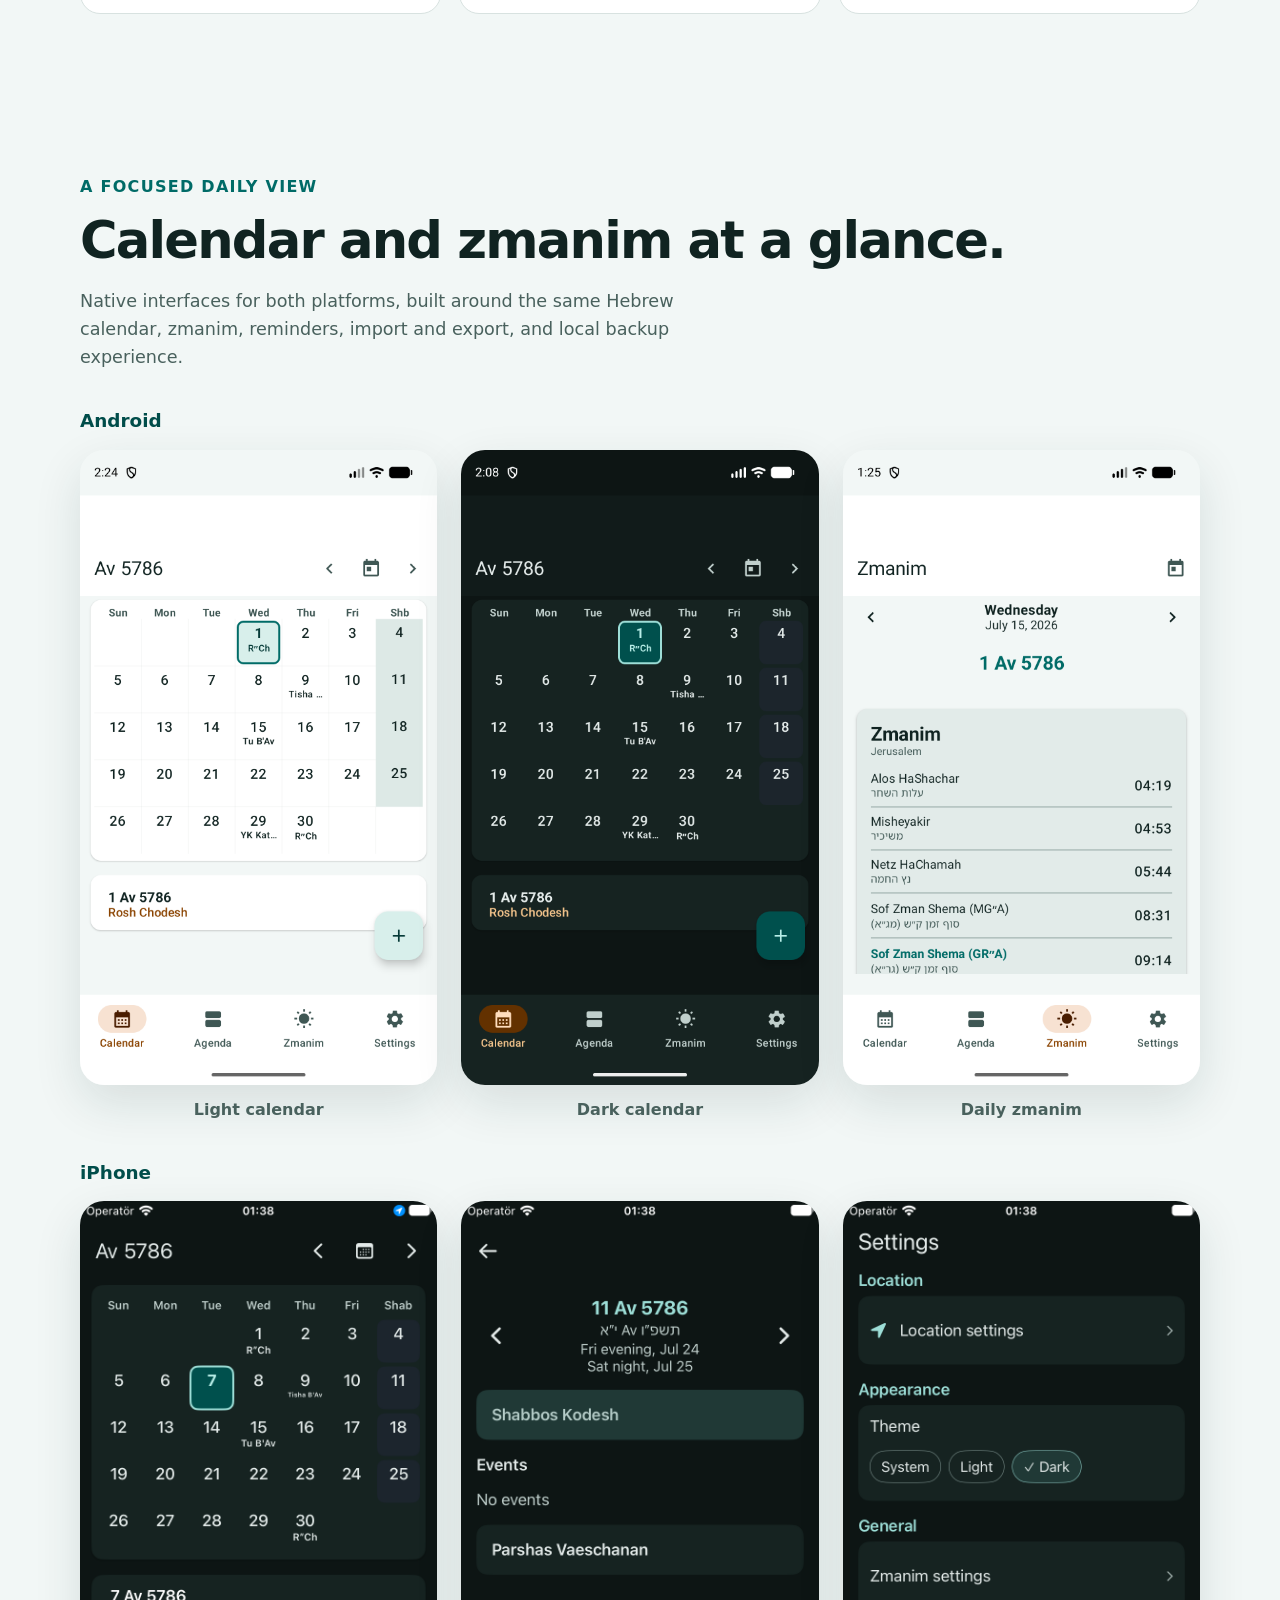
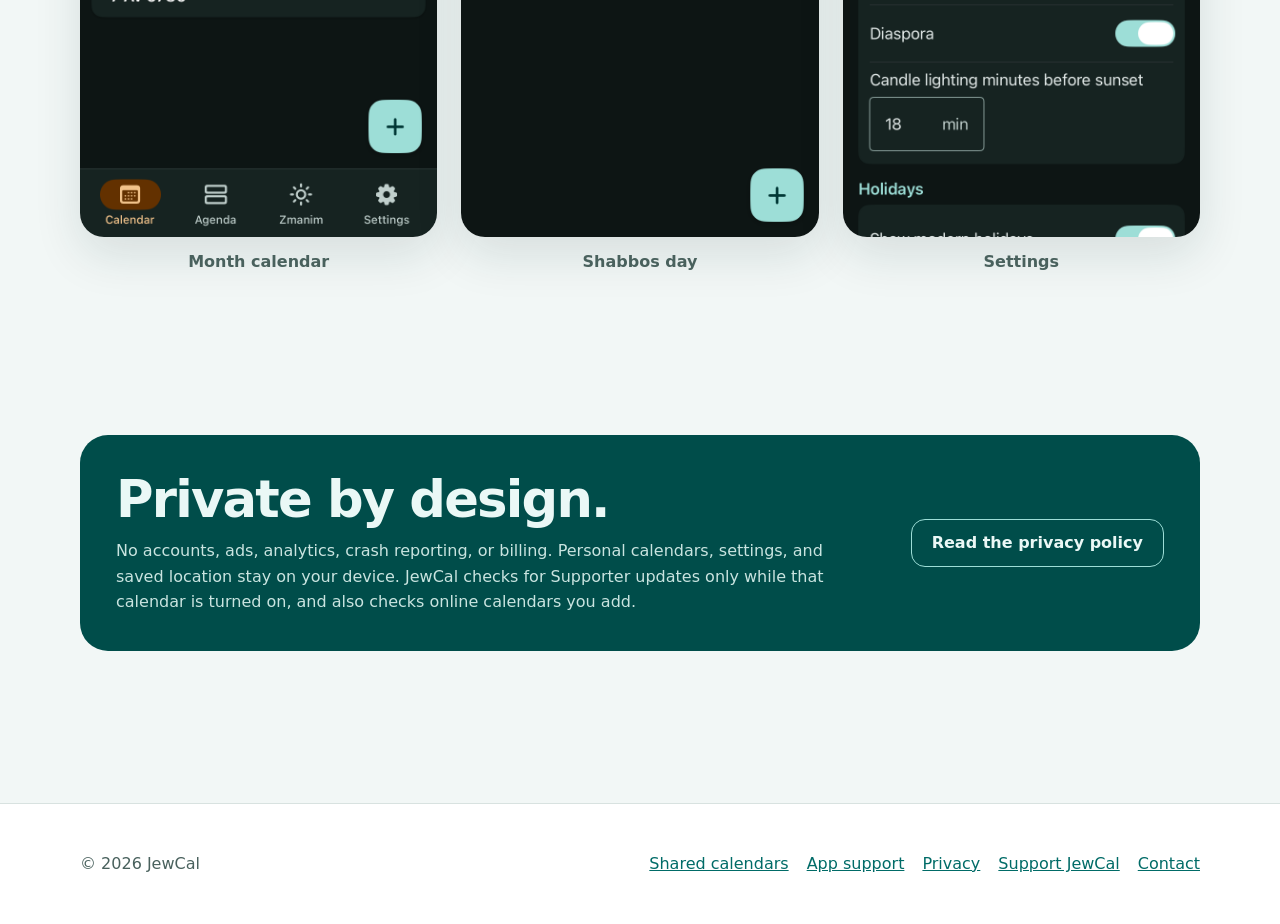
==== commit 0eadd1b7: "Add app support page" ====
--- a/index.html
+++ b/index.html
@@ -90,7 +90,7 @@
   <footer>
     <div class="footer-inner">
       <span>© 2026 JewCal</span>
-      <div class="footer-links"><a href="shared-calendars.html">Shared calendars</a><a href="privacy.html">Privacy</a><a href="https://buymeacoffee.com/hattio">Support</a><a href="mailto:hello@jewcal.org">Contact</a></div>
+      <div class="footer-links"><a href="shared-calendars.html">Shared calendars</a><a href="support.html">App support</a><a href="privacy.html">Privacy</a><a href="https://buymeacoffee.com/hattio">Support JewCal</a><a href="mailto:hello@jewcal.org">Contact</a></div>
     </div>
   </footer>
 </body>
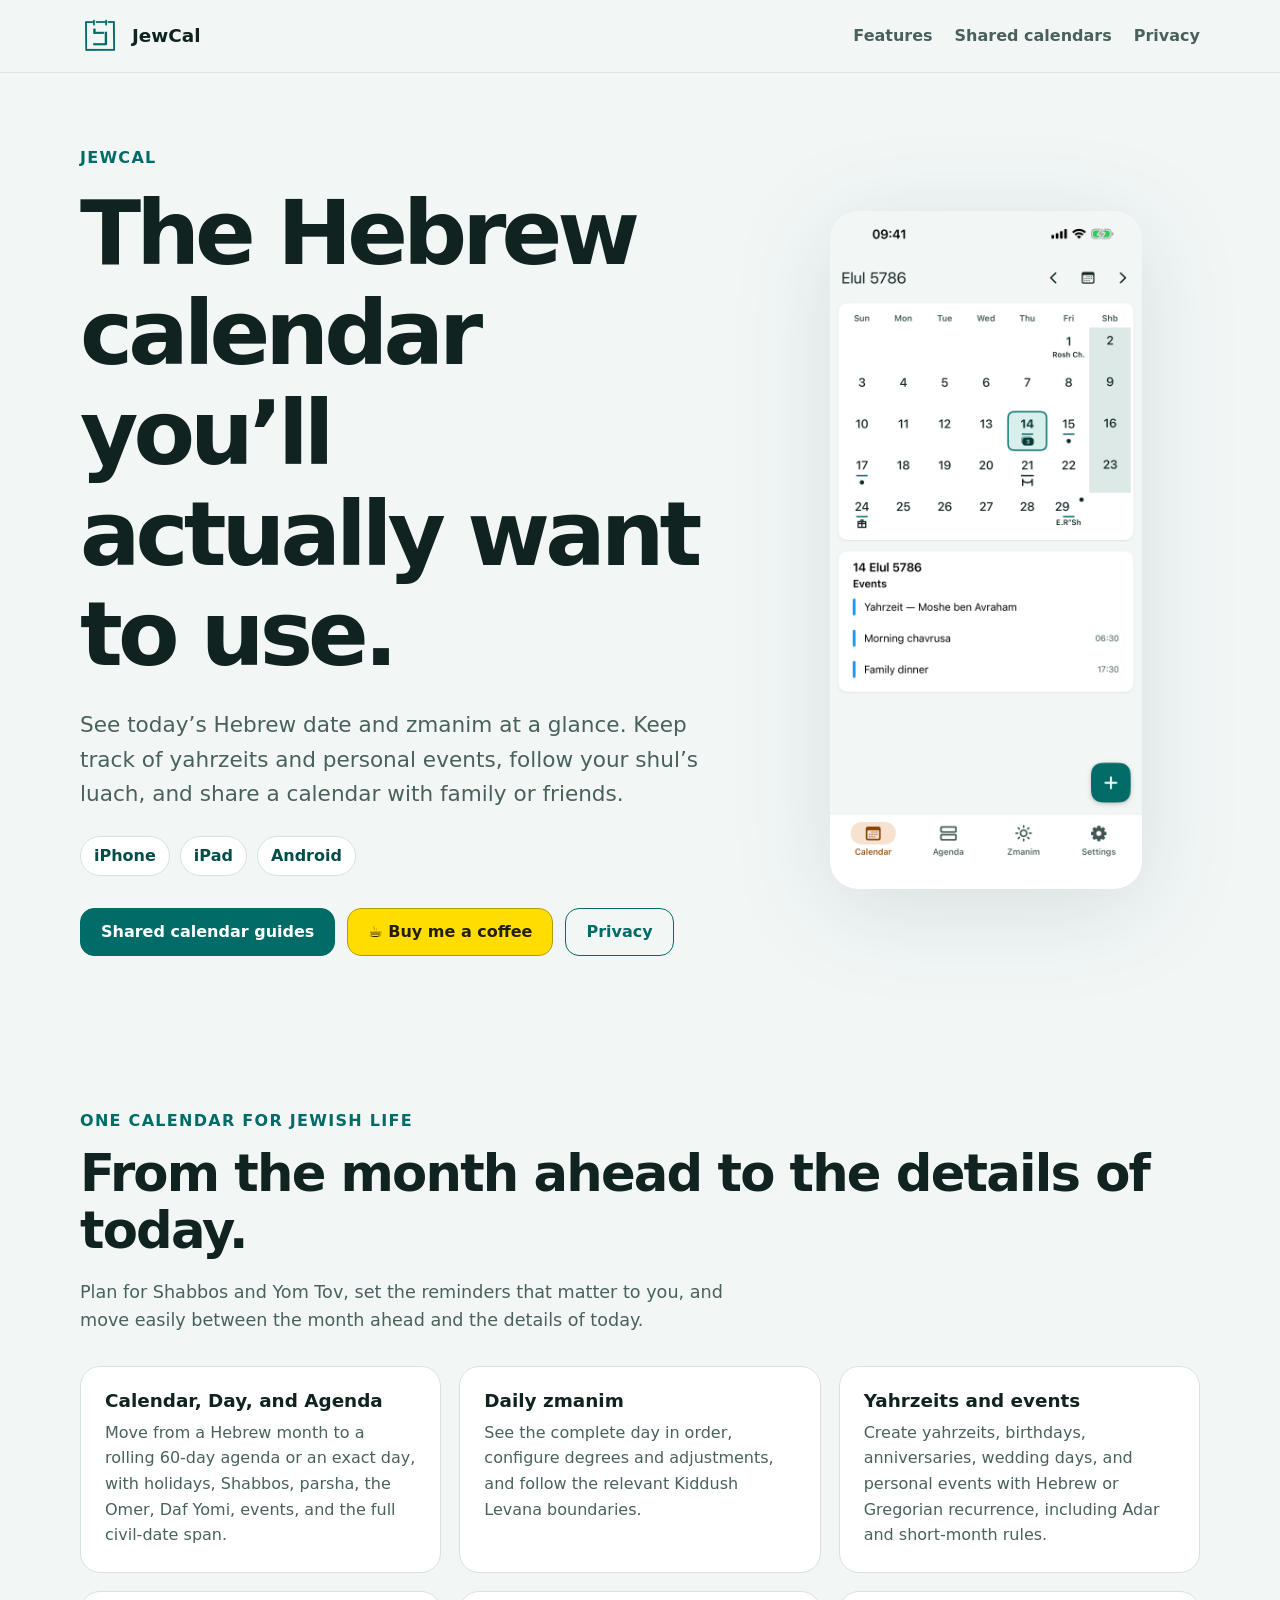
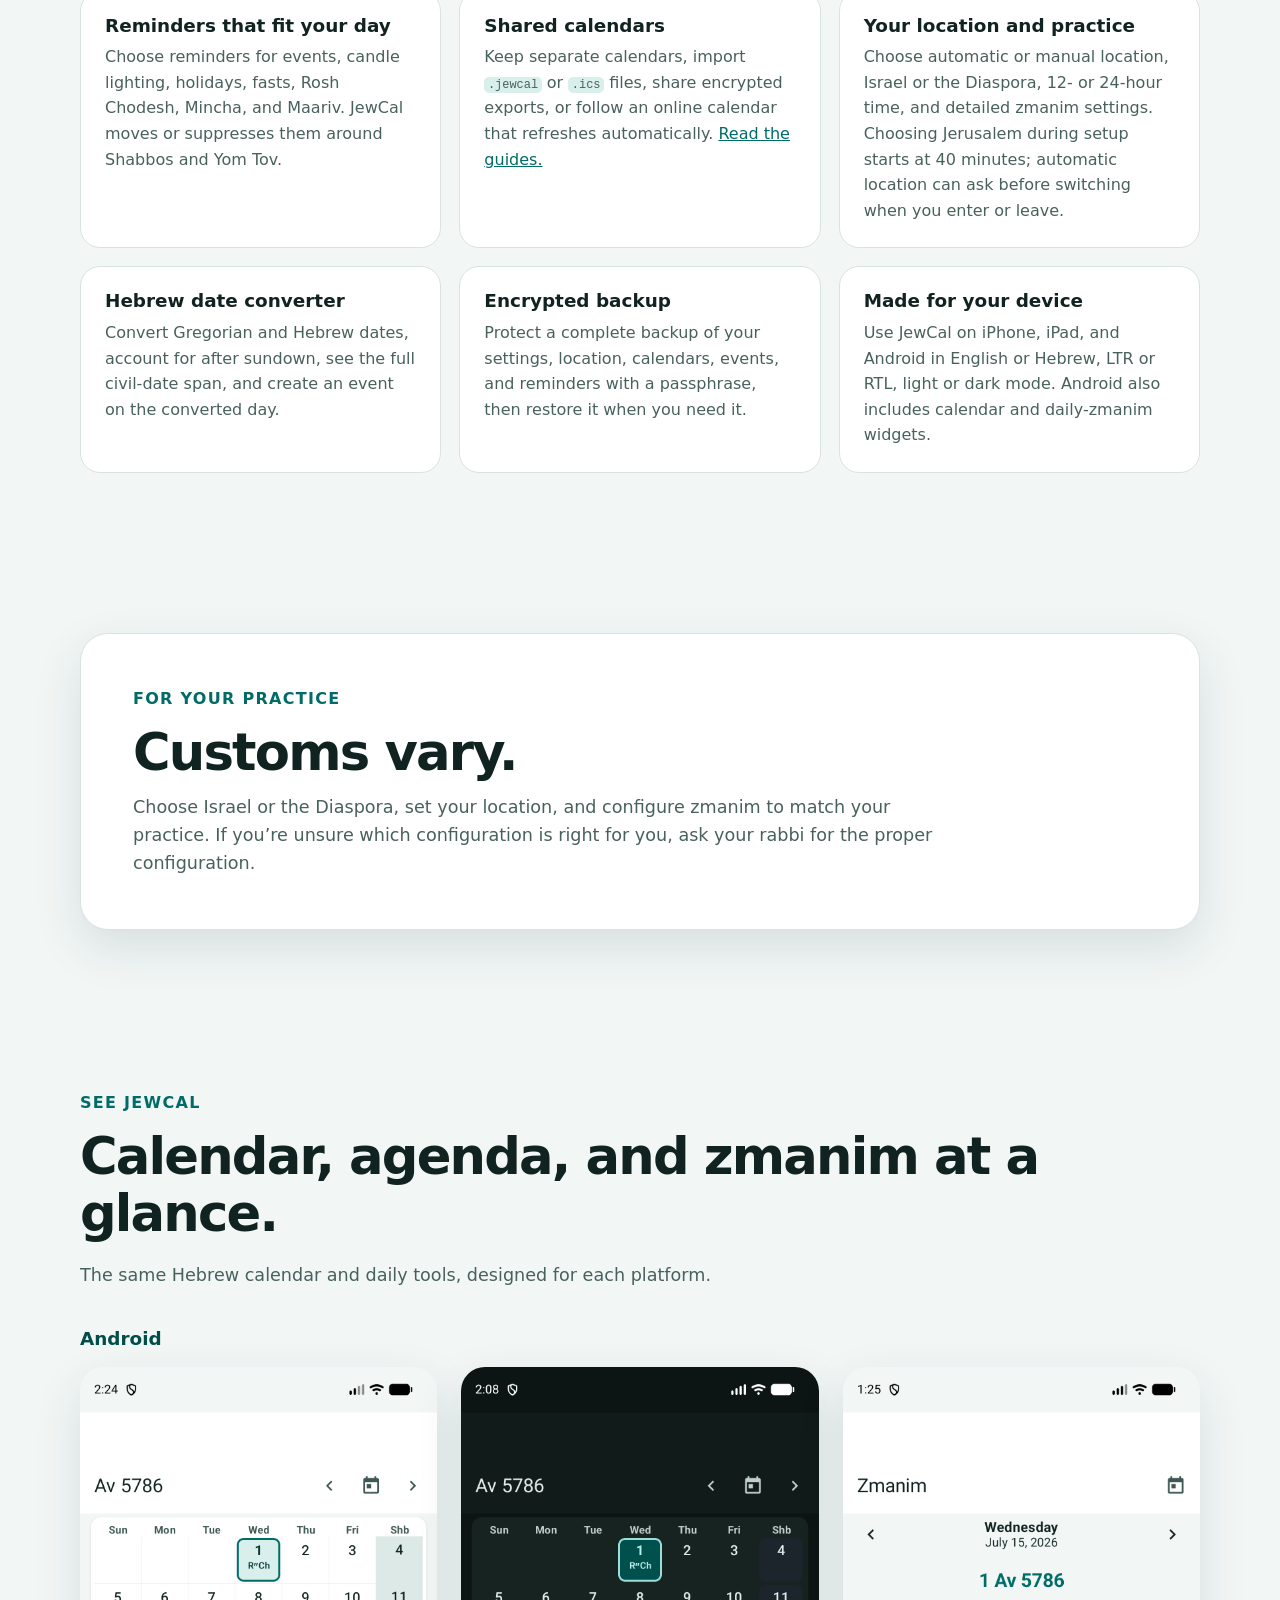
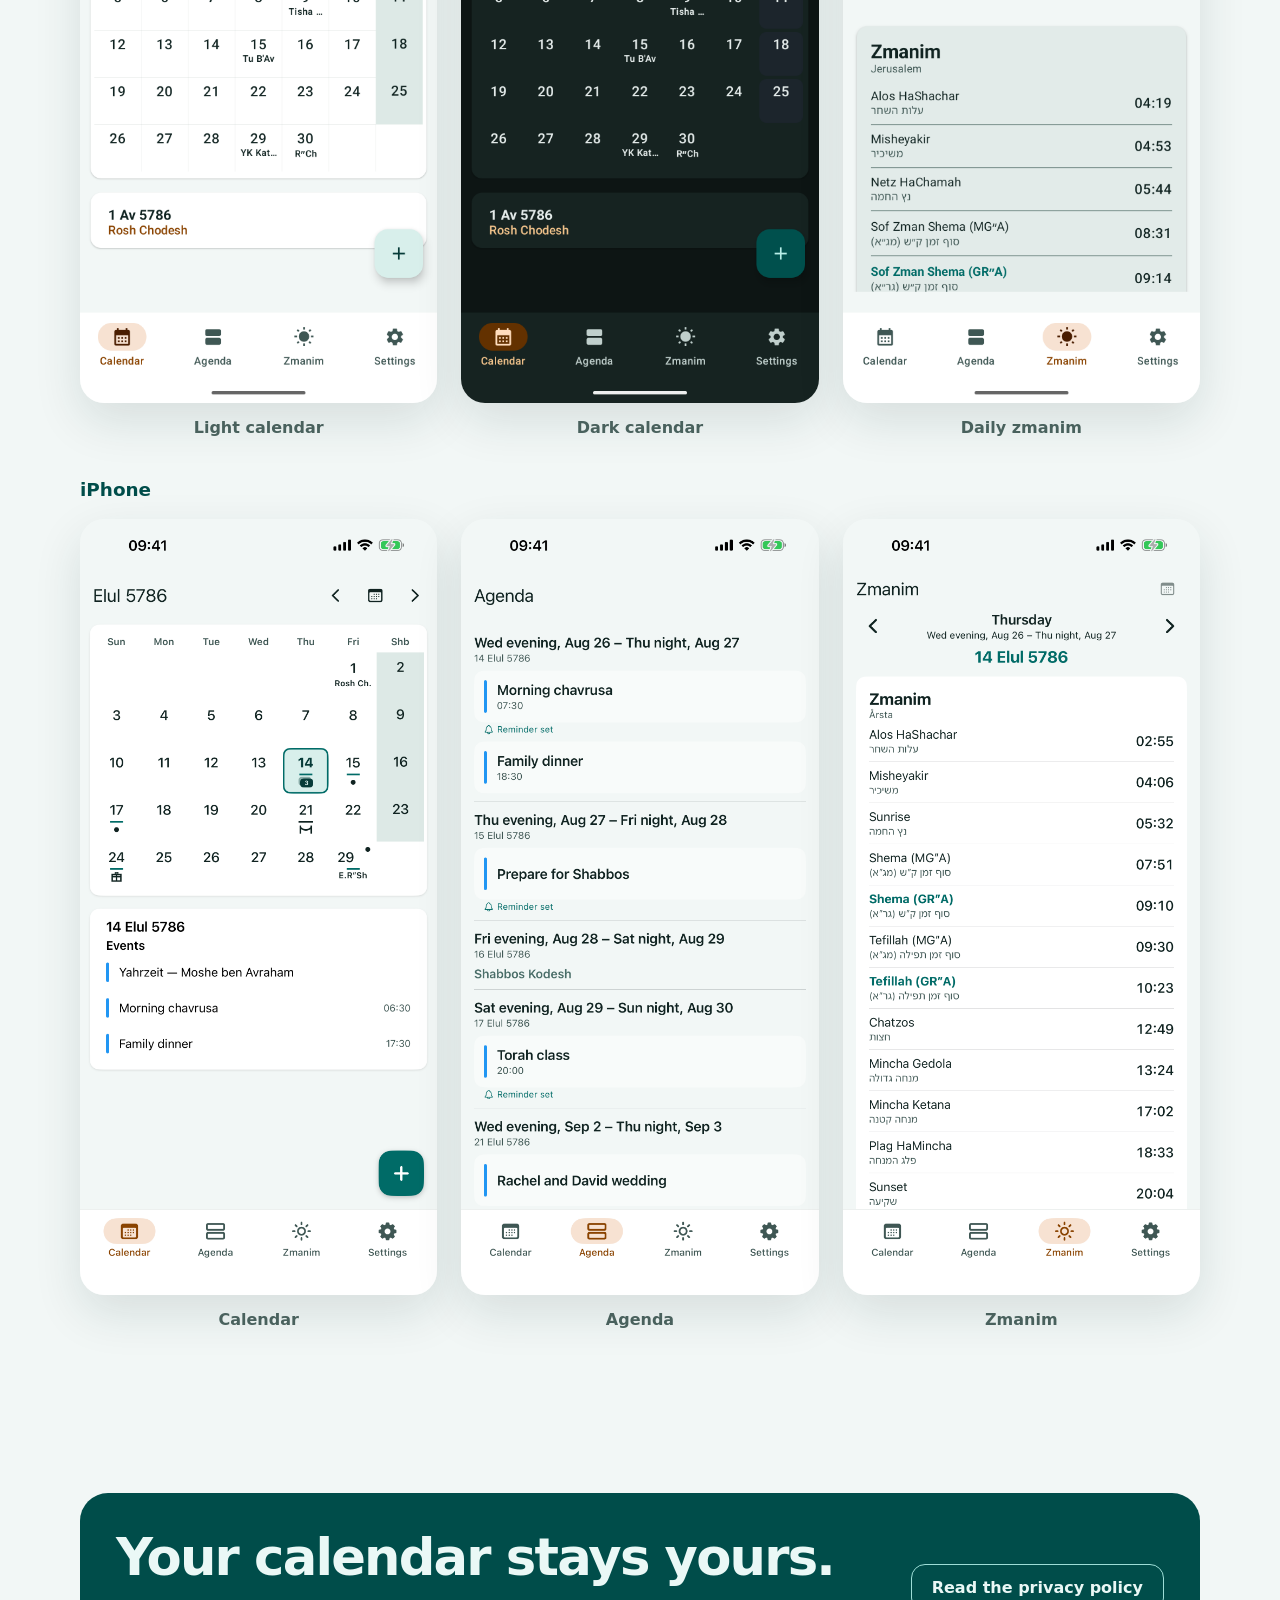
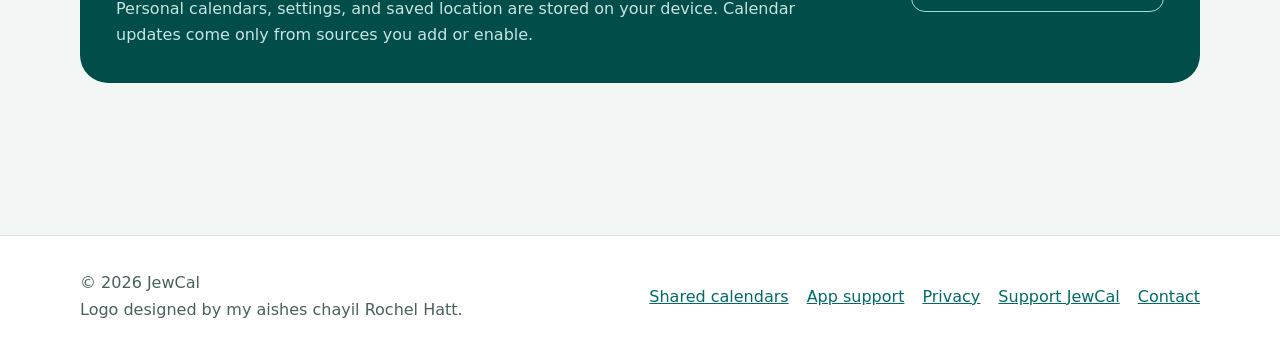
==== commit d4f3bf03: "Refresh site for current JewCal features" ====
--- a/index.html
+++ b/index.html
@@ -3,27 +3,31 @@
 <head>
   <meta charset="utf-8">
   <meta name="viewport" content="width=device-width, initial-scale=1">
-  <meta name="description" content="JewCal is a privacy-first Jewish calendar for iPhone and Android with Hebrew dates, zmanim, holidays, reminders, and personal events.">
-  <meta property="og:title" content="JewCal — Jewish calendar and zmanim for iPhone and Android">
-  <meta property="og:description" content="Hebrew dates, zmanim, holidays, reminders, and personal events—with no accounts, ads, or usage tracking.">
+  <meta name="description" content="The Hebrew calendar you’ll actually want to use. Keep track of yahrzeits, your shul’s luach, daily zmanim, reminders, and shared calendars.">
+  <meta property="og:title" content="JewCal — Hebrew calendar and zmanim for iPhone, iPad, and Android">
+  <meta property="og:description" content="Keep track of yahrzeits, your shul’s luach, daily zmanim, reminders, and shared calendars.">
   <meta property="og:image" content="https://jewcal.org/assets/feature-graphic.png">
+  <meta property="og:image:type" content="image/png">
+  <meta property="og:image:width" content="1200">
+  <meta property="og:image:height" content="630">
+  <meta property="og:image:alt" content="JewCal — The Hebrew calendar you’ll actually want to use.">
   <meta property="og:url" content="https://jewcal.org/">
   <meta name="twitter:card" content="summary_large_image">
-  <title>JewCal — Jewish calendar and zmanim for iPhone and Android</title>
+  <meta name="theme-color" content="#f2f7f6">
+  <title>JewCal — Hebrew calendar and zmanim for iPhone, iPad, and Android</title>
   <link rel="canonical" href="https://jewcal.org/">
   <link rel="icon" href="assets/icon.png">
+  <link rel="apple-touch-icon" href="assets/icon.png">
   <link rel="stylesheet" href="styles.css">
 </head>
 <body>
   <header class="site-header">
     <nav class="nav" aria-label="Main navigation">
-      <a class="brand" href="index.html"><img src="assets/icon.png" alt="">JewCal</a>
+      <a class="brand" href="index.html"><img src="assets/icon.png" width="40" height="40" alt="">JewCal</a>
       <div class="nav-links">
         <a href="#features">Features</a>
         <a href="shared-calendars.html">Shared calendars</a>
-        <a href="#screenshots">Screenshots</a>
         <a href="privacy.html">Privacy</a>
-        <a href="https://github.com/hatt-io/jewcal-site">Site source</a>
       </div>
     </nav>
   </header>
@@ -31,11 +35,12 @@
   <main>
     <section class="hero">
       <div class="hero-copy">
-        <p class="eyebrow">Jewish time, clearly</p>
-        <h1>Your calendar. Your zmanim. Your day.</h1>
-        <p class="lede">JewCal brings Hebrew dates, daily zmanim, holidays, reminders, and personal events together in one private app for iPhone and Android.</p>
-        <div class="platforms" aria-label="Available for iPhone and Android">
+        <p class="eyebrow">JewCal</p>
+        <h1>The Hebrew calendar you’ll actually want to use.</h1>
+        <p class="lede">See today’s Hebrew date and zmanim at a glance. Keep track of yahrzeits and personal events, follow your shul’s luach, and share a calendar with family or friends.</p>
+        <div class="platforms" aria-label="Built for iPhone, iPad, and Android">
           <span>iPhone</span>
+          <span>iPad</span>
           <span>Android</span>
         </div>
         <div class="actions">
@@ -44,44 +49,55 @@
           <a class="button" href="privacy.html">Privacy</a>
         </div>
       </div>
-      <div class="hero-phone"><img src="assets/calendar-light.png" alt="JewCal month calendar in light mode"></div>
+      <div class="hero-phone"><img src="assets/01-calendar.png" width="1320" height="2868" fetchpriority="high" alt="JewCal Hebrew month calendar on iPhone"></div>
     </section>
 
     <section class="section" id="features">
-      <p class="eyebrow">Built around the Jewish day</p>
-      <h2>Everything important, without clutter.</h2>
-      <p class="section-intro">JewCal presents the Hebrew calendar and its evening-to-evening context while keeping the interface fast, readable, and useful every day.</p>
+      <p class="eyebrow">One calendar for Jewish life</p>
+      <h2>From the month ahead to the details of today.</h2>
+      <p class="section-intro">Plan for Shabbos and Yom Tov, set the reminders that matter to you, and move easily between the month ahead and the details of today.</p>
       <div class="feature-grid">
-        <article class="feature"><h3>Hebrew calendar</h3><p>Month, day, and agenda views with holidays, parsha, fasts, and personal events.</p></article>
-        <article class="feature"><h3>Daily zmanim</h3><p>Clear, chronological zmanim with offline city search and configurable calculations.</p></article>
-        <article class="feature"><h3>Respectful reminders</h3><p>Flexible notifications with built-in protection for Shabbos Kodesh and Yom Tov.</p></article>
-        <article class="feature"><h3>The Jewish day, clearly</h3><p>Hebrew dates show their evening-to-evening civil span, with configurable tzeis calculations.</p></article>
-        <article class="feature"><h3>Shared calendars</h3><p>Create separate calendars, share a file once, or add a calendar from a website so it stays updated. <a href="shared-calendars.html">Read the guides.</a></p></article>
-        <article class="feature"><h3>Made for your device</h3><p>Native iPhone and Android apps with light and dark themes and Hebrew and English. Everyday features work without internet, and calendars update automatically when you are connected.</p></article>
+        <article class="feature"><h3>Calendar, Day, and Agenda</h3><p>Move from a Hebrew month to a rolling 60-day agenda or an exact day, with holidays, Shabbos, parsha, the Omer, Daf Yomi, events, and the full civil-date span.</p></article>
+        <article class="feature"><h3>Daily zmanim</h3><p>See the complete day in order, configure degrees and adjustments, and follow the relevant Kiddush Levana boundaries.</p></article>
+        <article class="feature"><h3>Yahrzeits and events</h3><p>Create yahrzeits, birthdays, anniversaries, wedding days, and personal events with Hebrew or Gregorian recurrence, including Adar and short-month rules.</p></article>
+        <article class="feature"><h3>Reminders that fit your day</h3><p>Choose reminders for events, candle lighting, holidays, fasts, Rosh Chodesh, Mincha, and Maariv. JewCal moves or suppresses them around Shabbos and Yom Tov.</p></article>
+        <article class="feature"><h3>Shared calendars</h3><p>Keep separate calendars, import <code>.jewcal</code> or <code>.ics</code> files, share encrypted exports, or follow an online calendar that refreshes automatically. <a href="shared-calendars.html">Read the guides.</a></p></article>
+        <article class="feature"><h3>Your location and practice</h3><p>Choose automatic or manual location, Israel or the Diaspora, 12- or 24-hour time, and detailed zmanim settings. Choosing Jerusalem during setup starts at 40 minutes; automatic location can ask before switching when you enter or leave.</p></article>
+        <article class="feature"><h3>Hebrew date converter</h3><p>Convert Gregorian and Hebrew dates, account for after sundown, see the full civil-date span, and create an event on the converted day.</p></article>
+        <article class="feature"><h3>Encrypted backup</h3><p>Protect a complete backup of your settings, location, calendars, events, and reminders with a passphrase, then restore it when you need it.</p></article>
+        <article class="feature"><h3>Made for your device</h3><p>Use JewCal on iPhone, iPad, and Android in English or Hebrew, LTR or RTL, light or dark mode. Android also includes calendar and daily-zmanim widgets.</p></article>
+      </div>
+    </section>
+
+    <section class="section" aria-labelledby="customs-title">
+      <div class="practice-card">
+        <p class="eyebrow">For your practice</p>
+        <h2 id="customs-title">Customs vary.</h2>
+        <p>Choose Israel or the Diaspora, set your location, and configure zmanim to match your practice. If you’re unsure which configuration is right for you, ask your rabbi for the proper configuration.</p>
       </div>
     </section>
 
     <section class="section" id="screenshots">
-      <p class="eyebrow">A focused daily view</p>
-      <h2>Calendar and zmanim at a glance.</h2>
-      <p class="section-intro">Native interfaces for both platforms, built around the same Hebrew calendar, zmanim, reminders, import and export, and local backup experience.</p>
+      <p class="eyebrow">See JewCal</p>
+      <h2>Calendar, agenda, and zmanim at a glance.</h2>
+      <p class="section-intro">The same Hebrew calendar and daily tools, designed for each platform.</p>
       <h3 class="screenshot-platform">Android</h3>
       <div class="screenshots">
-        <figure><img src="assets/calendar-light.png" alt="Calendar in light mode"><figcaption>Light calendar</figcaption></figure>
-        <figure><img src="assets/calendar-dark.png" alt="Calendar in dark mode"><figcaption>Dark calendar</figcaption></figure>
-        <figure><img src="assets/zmanim-light.png" alt="Daily zmanim in Jerusalem"><figcaption>Daily zmanim</figcaption></figure>
+        <figure><img src="assets/calendar-light.png" width="1080" height="1920" loading="lazy" decoding="async" alt="JewCal Hebrew month calendar on Android in light mode"><figcaption>Light calendar</figcaption></figure>
+        <figure><img src="assets/calendar-dark.png" width="1080" height="1920" loading="lazy" decoding="async" alt="JewCal Hebrew month calendar on Android in dark mode"><figcaption>Dark calendar</figcaption></figure>
+        <figure><img src="assets/zmanim-light.png" width="1080" height="1920" loading="lazy" decoding="async" alt="JewCal daily zmanim in Jerusalem on Android"><figcaption>Daily zmanim</figcaption></figure>
       </div>
       <h3 class="screenshot-platform">iPhone</h3>
       <div class="screenshots">
-        <figure><img src="assets/iphone-calendar.png" alt="JewCal month calendar on iPhone"><figcaption>Month calendar</figcaption></figure>
-        <figure><img src="assets/iphone-day.png" alt="JewCal Shabbos day view on iPhone"><figcaption>Shabbos day</figcaption></figure>
-        <figure><img src="assets/iphone-settings.png" alt="JewCal settings on iPhone"><figcaption>Settings</figcaption></figure>
+        <figure><img src="assets/01-calendar.png" width="1320" height="2868" loading="lazy" decoding="async" alt="JewCal Hebrew month calendar on iPhone"><figcaption>Calendar</figcaption></figure>
+        <figure><img src="assets/02-agenda.png" width="1320" height="2868" loading="lazy" decoding="async" alt="JewCal rolling agenda on iPhone"><figcaption>Agenda</figcaption></figure>
+        <figure><img src="assets/03-zmanim.png" width="1320" height="2868" loading="lazy" decoding="async" alt="JewCal daily zmanim on iPhone"><figcaption>Zmanim</figcaption></figure>
       </div>
     </section>
 
     <section class="section">
       <div class="privacy-card">
-        <div><h2>Private by design.</h2><p>No accounts, ads, analytics, crash reporting, or billing. Personal calendars, settings, and saved location stay on your device. JewCal checks for Supporter updates only while that calendar is turned on, and also checks online calendars you add.</p></div>
+        <div><h2>Your calendar stays yours.</h2><p>Personal calendars, settings, and saved location are stored on your device. Calendar updates come only from sources you add or enable.</p></div>
         <a class="button" href="privacy.html">Read the privacy policy</a>
       </div>
     </section>
@@ -89,8 +105,8 @@
 
   <footer>
     <div class="footer-inner">
-      <span>© 2026 JewCal</span>
-      <div class="footer-links"><a href="shared-calendars.html">Shared calendars</a><a href="support.html">App support</a><a href="privacy.html">Privacy</a><a href="https://buymeacoffee.com/hattio">Support JewCal</a><a href="mailto:hello@jewcal.org">Contact</a></div>
+      <div class="footer-credit"><span>© 2026 JewCal</span><span>Logo designed by my aishes chayil Rochel Hatt.</span></div>
+      <div class="footer-links"><a href="shared-calendars.html">Shared calendars</a><a href="support.html">App support</a><a href="privacy.html">Privacy</a><a href="https://buymeacoffee.com/hattio">Support JewCal</a><a href="mailto:help@jewcal.org">Contact</a></div>
     </div>
   </footer>
 </body>
--- a/styles.css
+++ b/styles.css
@@ -25,6 +25,12 @@
 a { color: var(--teal); }
 a:hover { color: var(--teal-dark); }
 
+/* Keep keyboard focus obvious without adding a ring to pointer clicks. */
+a:focus-visible, button:focus-visible {
+  outline: 3px solid #d08a00;
+  outline-offset: 4px;
+}
+
 .site-header {
   position: sticky;
   top: 0;
@@ -59,7 +65,7 @@
 
 .brand img { width: 40px; height: 40px; border-radius: 10px; }
 .nav-links { display: flex; align-items: center; gap: 22px; }
-.nav-links a { color: var(--muted); font-weight: 650; text-decoration: none; }
+.nav-links a { padding-block: 10px; color: var(--muted); font-weight: 650; text-decoration: none; }
 
 .hero {
   min-height: 650px;
@@ -111,8 +117,8 @@
 .button.primary { color: white; background: var(--teal); }
 .button.coffee { border-color: #b99b00; color: #241f00; background: #ffdd00; }
 .button.coffee:hover { color: #171400; background: #f1cf00; }
-.hero-phone { justify-self: center; width: min(340px, 78vw); filter: drop-shadow(var(--shadow)); }
-.hero-phone img { display: block; width: 100%; border-radius: 28px; }
+.hero-phone { justify-self: center; width: min(312px, 78vw); filter: drop-shadow(var(--shadow)); }
+.hero-phone img { display: block; width: 100%; height: auto; border-radius: 28px; }
 
 .section { padding-block: 80px; }
 .section-intro { max-width: 680px; color: var(--muted); font-size: 1.1rem; }
@@ -132,6 +138,18 @@
 }
 
 .feature p { margin: 0; color: var(--muted); }
+.feature code { padding: 0.08em 0.3em; border-radius: 5px; background: var(--teal-soft); font-size: 0.92em; }
+
+.practice-card {
+  padding: clamp(28px, 5vw, 52px);
+  border: 1px solid var(--line);
+  border-radius: 28px;
+  background: var(--surface);
+  box-shadow: var(--shadow);
+}
+
+.practice-card h2 { margin-bottom: 12px; }
+.practice-card p:last-child { max-width: 800px; margin: 0; color: var(--muted); font-size: 1.1rem; }
 
 .screenshots {
   display: grid;
@@ -142,7 +160,7 @@
 
 .screenshot-platform { margin-top: 40px; color: var(--teal-dark); }
 .screenshots figure { margin: 0; }
-.screenshots img { display: block; width: 100%; border-radius: 24px; box-shadow: var(--shadow); }
+.screenshots img { display: block; width: 100%; height: auto; border-radius: 24px; box-shadow: var(--shadow); }
 .screenshots figcaption { margin-top: 12px; color: var(--muted); text-align: center; font-weight: 700; }
 
 .privacy-card {
@@ -196,10 +214,11 @@
 
 footer { margin-top: 72px; border-top: 1px solid var(--line); background: var(--surface); }
 .footer-inner { min-height: 120px; display: flex; align-items: center; justify-content: space-between; gap: 24px; color: var(--muted); }
+.footer-credit { display: flex; flex-direction: column; gap: 2px; }
 .footer-links { display: flex; flex-wrap: wrap; gap: 18px; }
 
 @media (max-width: 820px) {
-  .nav-links a:not(:last-child) { display: none; }
+  .nav-links a[href*="#features"] { display: none; }
   .hero { grid-template-columns: 1fr; text-align: center; }
   .hero-copy { display: flex; flex-direction: column; align-items: center; }
   .feature-grid { grid-template-columns: 1fr 1fr; }
@@ -212,6 +231,14 @@
 
 @media (max-width: 560px) {
   .nav, .section, .hero, .footer-inner, .guide { width: min(100% - 24px, 1120px); }
+  .nav { gap: 14px; }
+  .nav-links { gap: 14px; font-size: 0.9rem; }
+  .hero { padding-block: 48px; }
   .feature-grid { grid-template-columns: 1fr; }
   .footer-inner { padding-block: 28px; align-items: flex-start; flex-direction: column; }
 }
+
+/* Respect the operating-system preference while leaving page navigation functional. */
+@media (prefers-reduced-motion: reduce) {
+  html { scroll-behavior: auto; }
+}
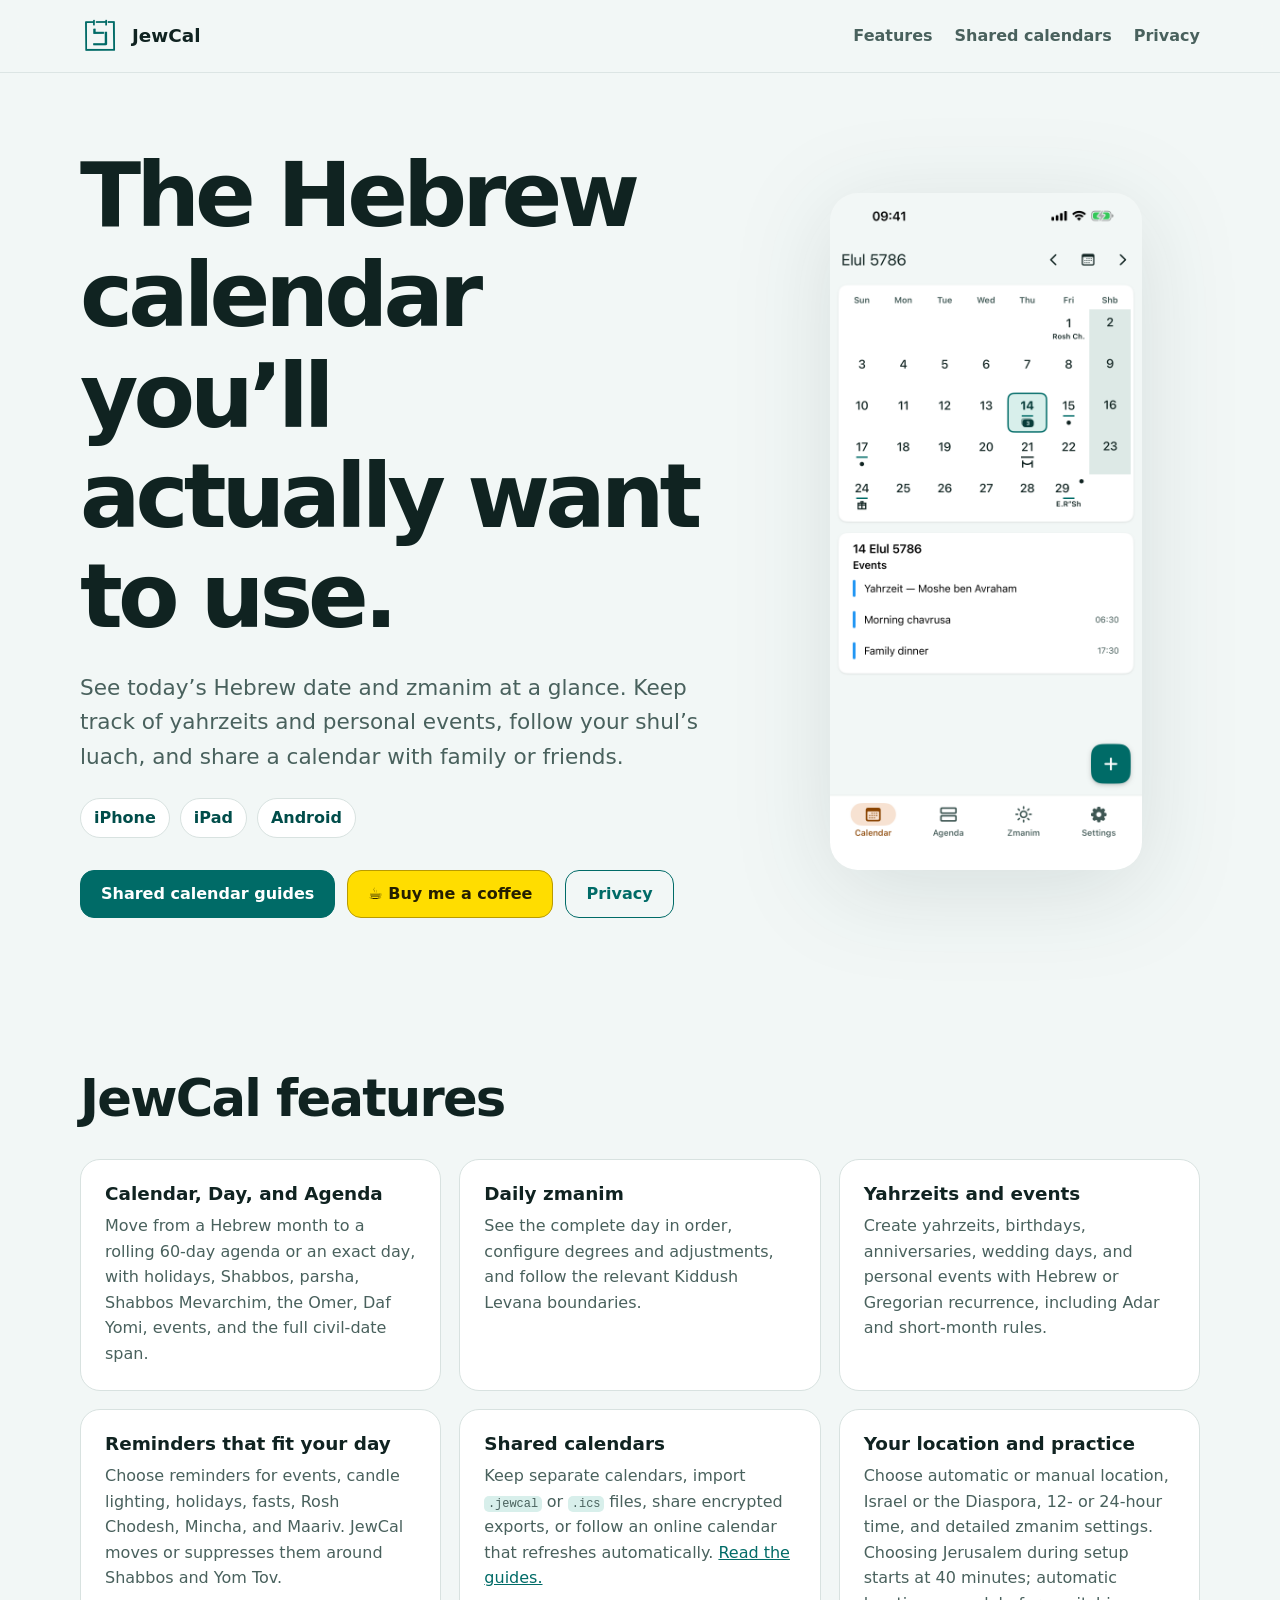
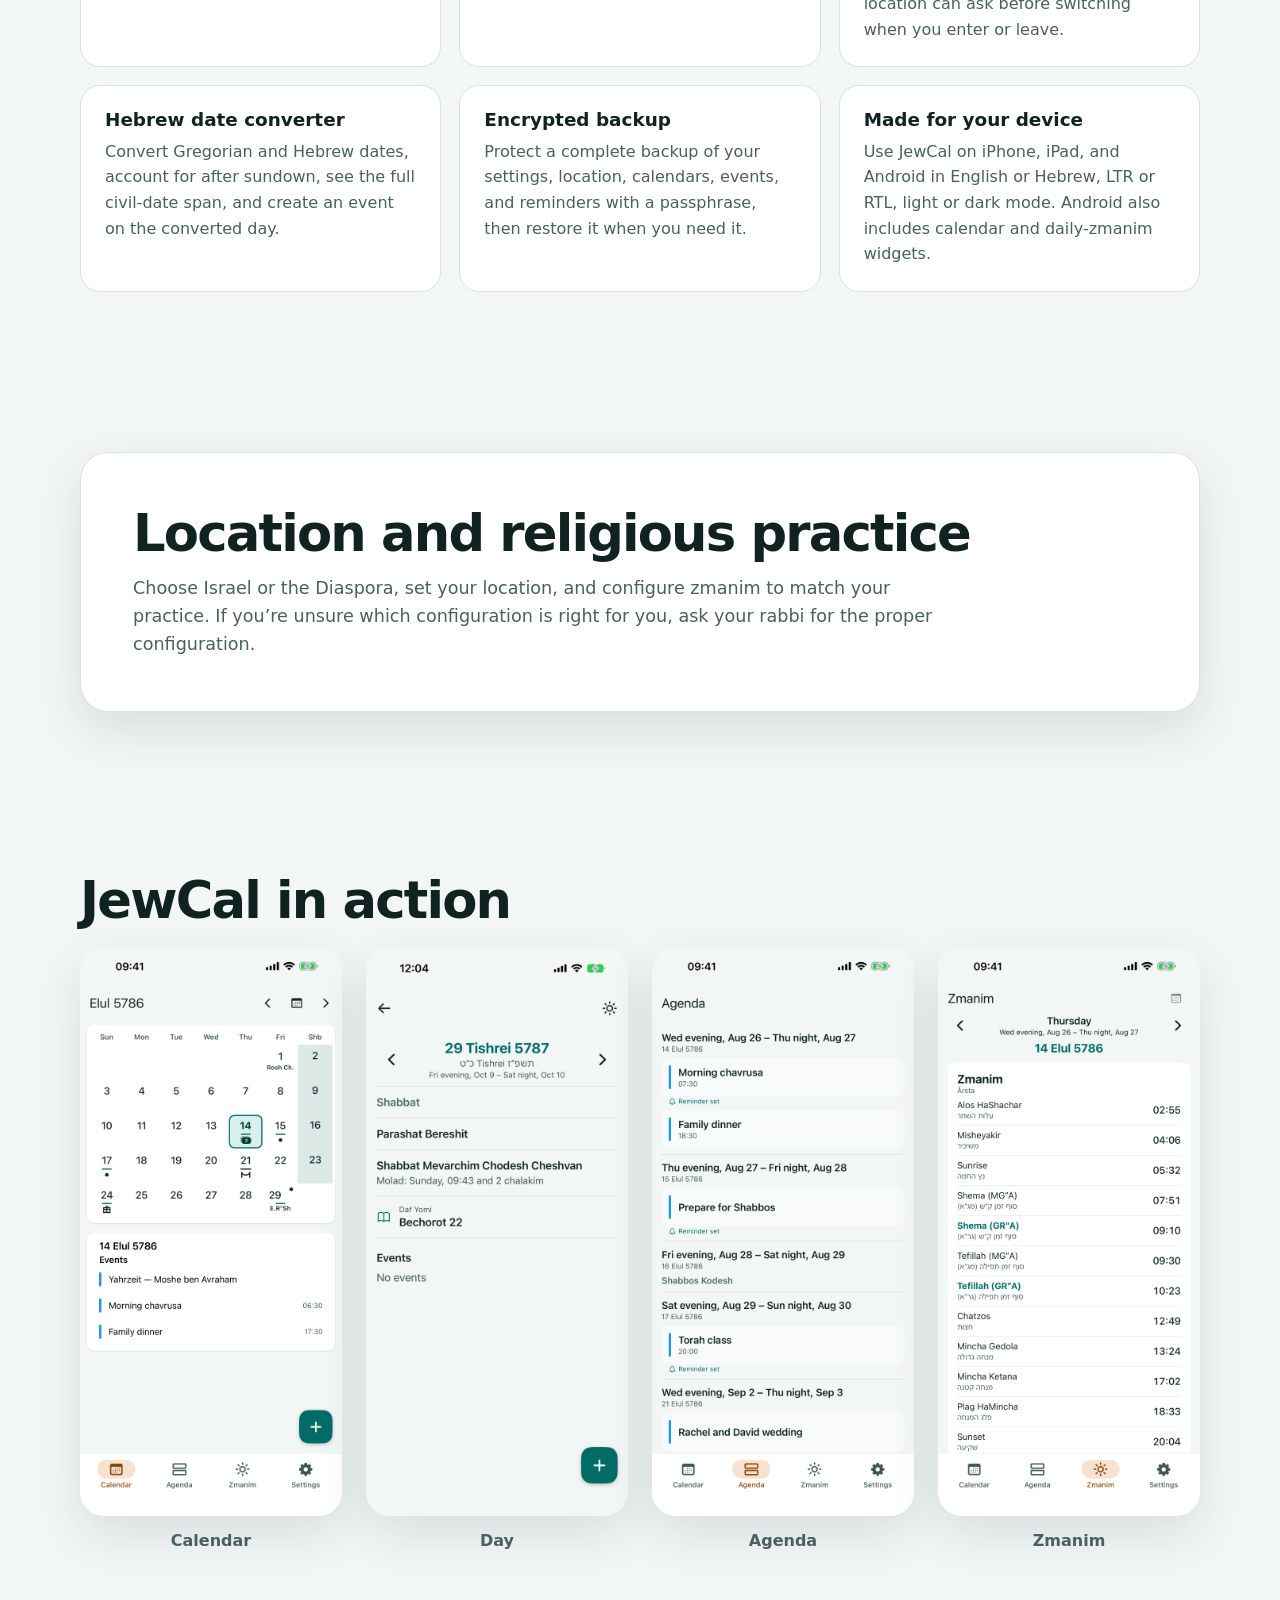
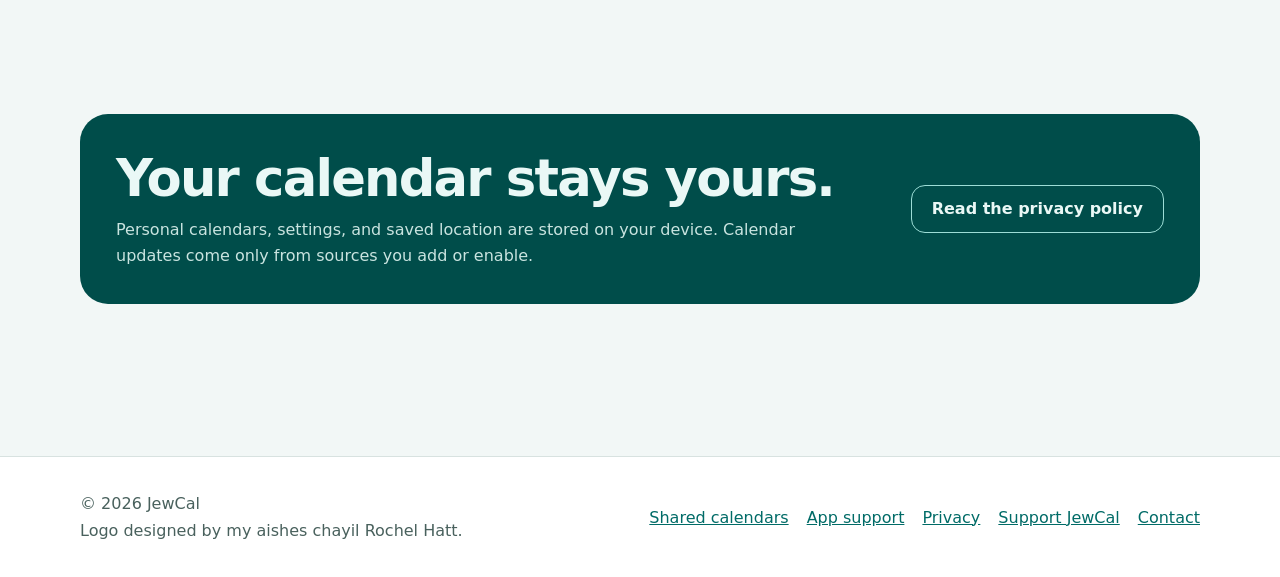
==== commit bb7b67d5: "Refresh site copy and canonical app screenshots" ====
--- a/index.html
+++ b/index.html
@@ -6,13 +6,18 @@
   <meta name="description" content="The Hebrew calendar you’ll actually want to use. Keep track of yahrzeits, your shul’s luach, daily zmanim, reminders, and shared calendars.">
   <meta property="og:title" content="JewCal — Hebrew calendar and zmanim for iPhone, iPad, and Android">
   <meta property="og:description" content="Keep track of yahrzeits, your shul’s luach, daily zmanim, reminders, and shared calendars.">
-  <meta property="og:image" content="https://jewcal.org/assets/feature-graphic.png">
+  <!-- A content-versioned URL prevents social crawlers from reusing stale artwork after redesigns. -->
+  <meta property="og:image" content="https://jewcal.org/assets/feature-graphic-56b8c253.png">
   <meta property="og:image:type" content="image/png">
   <meta property="og:image:width" content="1200">
   <meta property="og:image:height" content="630">
   <meta property="og:image:alt" content="JewCal — The Hebrew calendar you’ll actually want to use.">
   <meta property="og:url" content="https://jewcal.org/">
   <meta name="twitter:card" content="summary_large_image">
+  <meta name="twitter:title" content="JewCal — Hebrew calendar and zmanim for iPhone, iPad, and Android">
+  <meta name="twitter:description" content="Keep track of yahrzeits, your shul’s luach, daily zmanim, reminders, and shared calendars.">
+  <meta name="twitter:image" content="https://jewcal.org/assets/feature-graphic-56b8c253.png">
+  <meta name="twitter:image:alt" content="JewCal — The Hebrew calendar you’ll actually want to use.">
   <meta name="theme-color" content="#f2f7f6">
   <title>JewCal — Hebrew calendar and zmanim for iPhone, iPad, and Android</title>
   <link rel="canonical" href="https://jewcal.org/">
@@ -35,7 +40,6 @@
   <main>
     <section class="hero">
       <div class="hero-copy">
-        <p class="eyebrow">JewCal</p>
         <h1>The Hebrew calendar you’ll actually want to use.</h1>
         <p class="lede">See today’s Hebrew date and zmanim at a glance. Keep track of yahrzeits and personal events, follow your shul’s luach, and share a calendar with family or friends.</p>
         <div class="platforms" aria-label="Built for iPhone, iPad, and Android">
@@ -53,11 +57,9 @@
     </section>
 
     <section class="section" id="features">
-      <p class="eyebrow">One calendar for Jewish life</p>
-      <h2>From the month ahead to the details of today.</h2>
-      <p class="section-intro">Plan for Shabbos and Yom Tov, set the reminders that matter to you, and move easily between the month ahead and the details of today.</p>
+      <h2>JewCal features</h2>
       <div class="feature-grid">
-        <article class="feature"><h3>Calendar, Day, and Agenda</h3><p>Move from a Hebrew month to a rolling 60-day agenda or an exact day, with holidays, Shabbos, parsha, the Omer, Daf Yomi, events, and the full civil-date span.</p></article>
+        <article class="feature"><h3>Calendar, Day, and Agenda</h3><p>Move from a Hebrew month to a rolling 60-day agenda or an exact day, with holidays, Shabbos, parsha, Shabbos Mevarchim, the Omer, Daf Yomi, events, and the full civil-date span.</p></article>
         <article class="feature"><h3>Daily zmanim</h3><p>See the complete day in order, configure degrees and adjustments, and follow the relevant Kiddush Levana boundaries.</p></article>
         <article class="feature"><h3>Yahrzeits and events</h3><p>Create yahrzeits, birthdays, anniversaries, wedding days, and personal events with Hebrew or Gregorian recurrence, including Adar and short-month rules.</p></article>
         <article class="feature"><h3>Reminders that fit your day</h3><p>Choose reminders for events, candle lighting, holidays, fasts, Rosh Chodesh, Mincha, and Maariv. JewCal moves or suppresses them around Shabbos and Yom Tov.</p></article>
@@ -71,27 +73,18 @@
 
     <section class="section" aria-labelledby="customs-title">
       <div class="practice-card">
-        <p class="eyebrow">For your practice</p>
-        <h2 id="customs-title">Customs vary.</h2>
+        <h2 id="customs-title">Location and religious practice</h2>
         <p>Choose Israel or the Diaspora, set your location, and configure zmanim to match your practice. If you’re unsure which configuration is right for you, ask your rabbi for the proper configuration.</p>
       </div>
     </section>
 
     <section class="section" id="screenshots">
-      <p class="eyebrow">See JewCal</p>
-      <h2>Calendar, agenda, and zmanim at a glance.</h2>
-      <p class="section-intro">The same Hebrew calendar and daily tools, designed for each platform.</p>
-      <h3 class="screenshot-platform">Android</h3>
+      <h2>JewCal in action</h2>
       <div class="screenshots">
-        <figure><img src="assets/calendar-light.png" width="1080" height="1920" loading="lazy" decoding="async" alt="JewCal Hebrew month calendar on Android in light mode"><figcaption>Light calendar</figcaption></figure>
-        <figure><img src="assets/calendar-dark.png" width="1080" height="1920" loading="lazy" decoding="async" alt="JewCal Hebrew month calendar on Android in dark mode"><figcaption>Dark calendar</figcaption></figure>
-        <figure><img src="assets/zmanim-light.png" width="1080" height="1920" loading="lazy" decoding="async" alt="JewCal daily zmanim in Jerusalem on Android"><figcaption>Daily zmanim</figcaption></figure>
-      </div>
-      <h3 class="screenshot-platform">iPhone</h3>
-      <div class="screenshots">
-        <figure><img src="assets/01-calendar.png" width="1320" height="2868" loading="lazy" decoding="async" alt="JewCal Hebrew month calendar on iPhone"><figcaption>Calendar</figcaption></figure>
-        <figure><img src="assets/02-agenda.png" width="1320" height="2868" loading="lazy" decoding="async" alt="JewCal rolling agenda on iPhone"><figcaption>Agenda</figcaption></figure>
-        <figure><img src="assets/03-zmanim.png" width="1320" height="2868" loading="lazy" decoding="async" alt="JewCal daily zmanim on iPhone"><figcaption>Zmanim</figcaption></figure>
+        <figure><img src="assets/01-calendar.png" width="1320" height="2868" loading="lazy" decoding="async" alt="JewCal Hebrew month calendar"><figcaption>Calendar</figcaption></figure>
+        <figure><img src="assets/iphone-day.png" width="1320" height="2868" loading="lazy" decoding="async" alt="JewCal Day view with Shabbat, weekly parasha, Shabbat Mevarchim, molad, and Daf Yomi"><figcaption>Day</figcaption></figure>
+        <figure><img src="assets/02-agenda.png" width="1320" height="2868" loading="lazy" decoding="async" alt="JewCal rolling agenda"><figcaption>Agenda</figcaption></figure>
+        <figure><img src="assets/03-zmanim.png" width="1320" height="2868" loading="lazy" decoding="async" alt="JewCal daily zmanim"><figcaption>Zmanim</figcaption></figure>
       </div>
     </section>
 
--- a/styles.css
+++ b/styles.css
@@ -153,12 +153,11 @@
 
 .screenshots {
   display: grid;
-  grid-template-columns: repeat(3, minmax(0, 1fr));
+  grid-template-columns: repeat(auto-fit, minmax(220px, 1fr));
   gap: 24px;
   margin-top: 18px;
 }
 
-.screenshot-platform { margin-top: 40px; color: var(--teal-dark); }
 .screenshots figure { margin: 0; }
 .screenshots img { display: block; width: 100%; height: auto; border-radius: 24px; box-shadow: var(--shadow); }
 .screenshots figcaption { margin-top: 12px; color: var(--muted); text-align: center; font-weight: 700; }
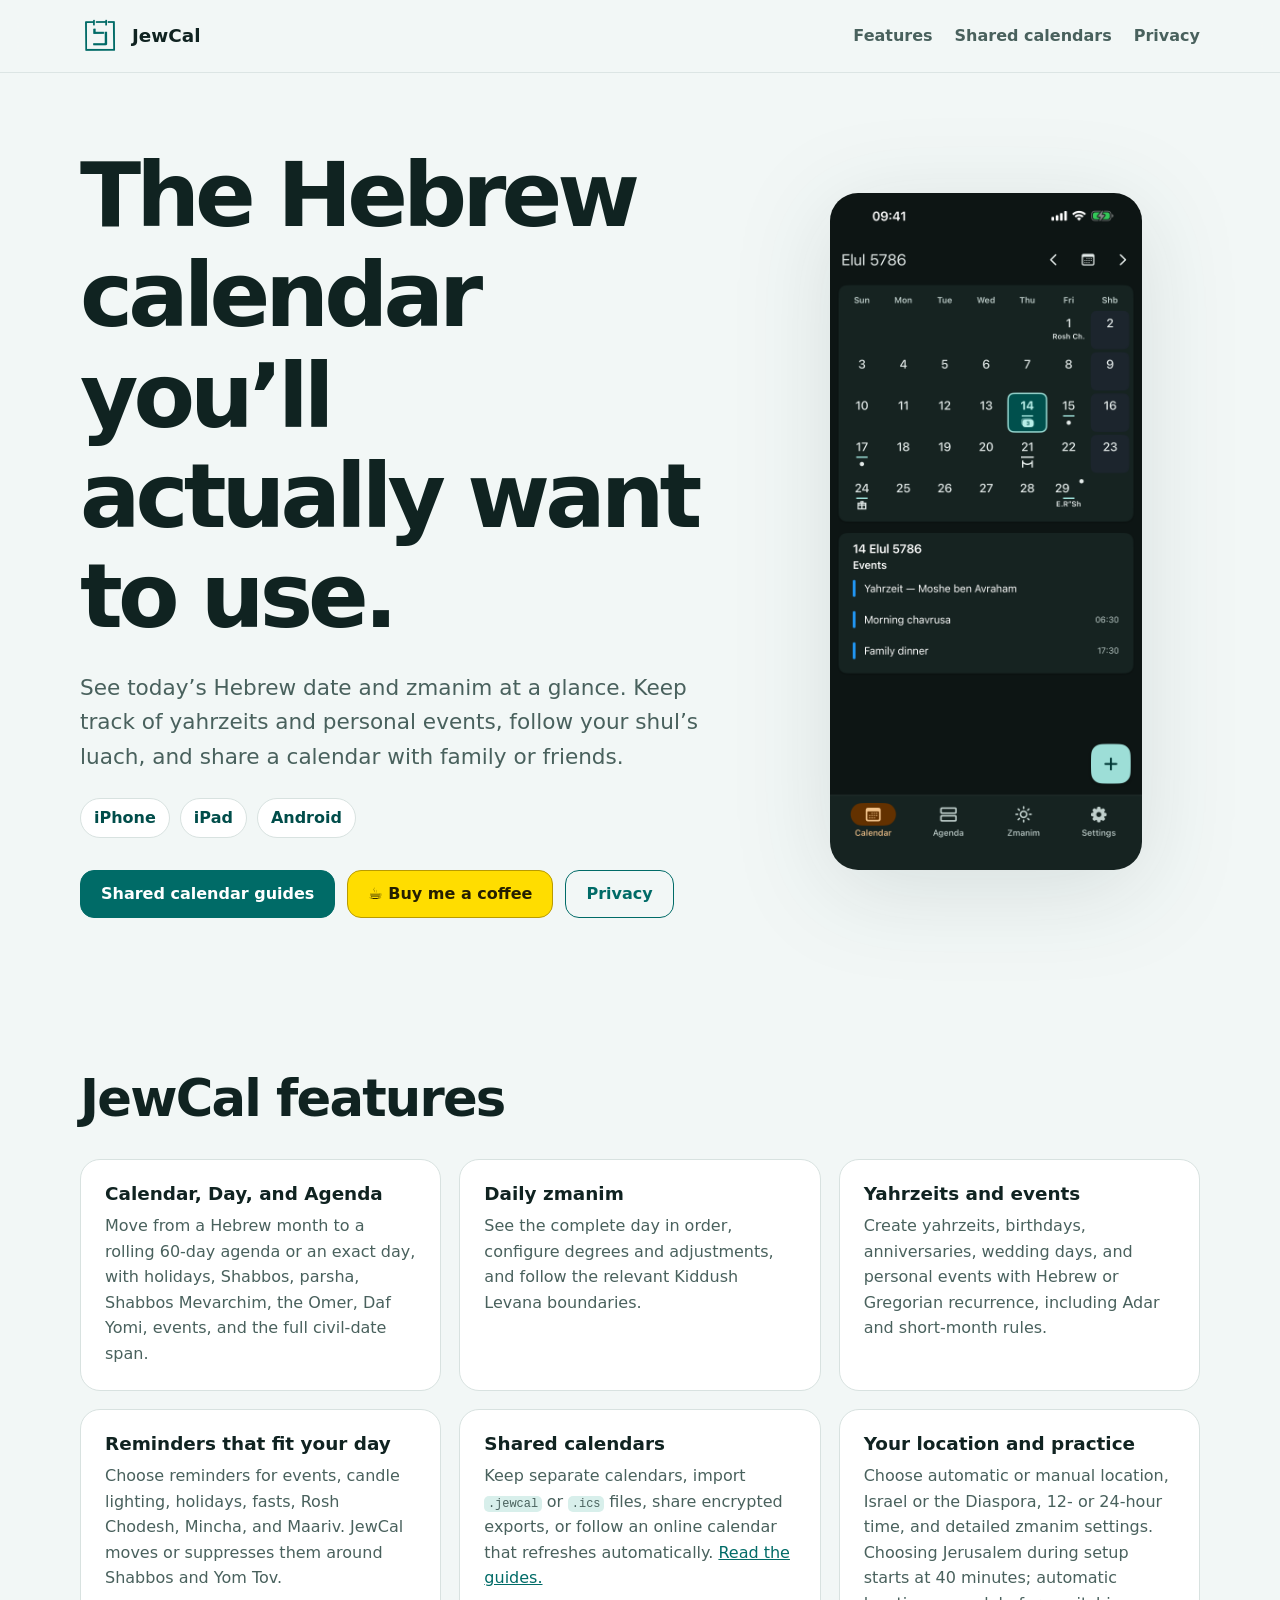
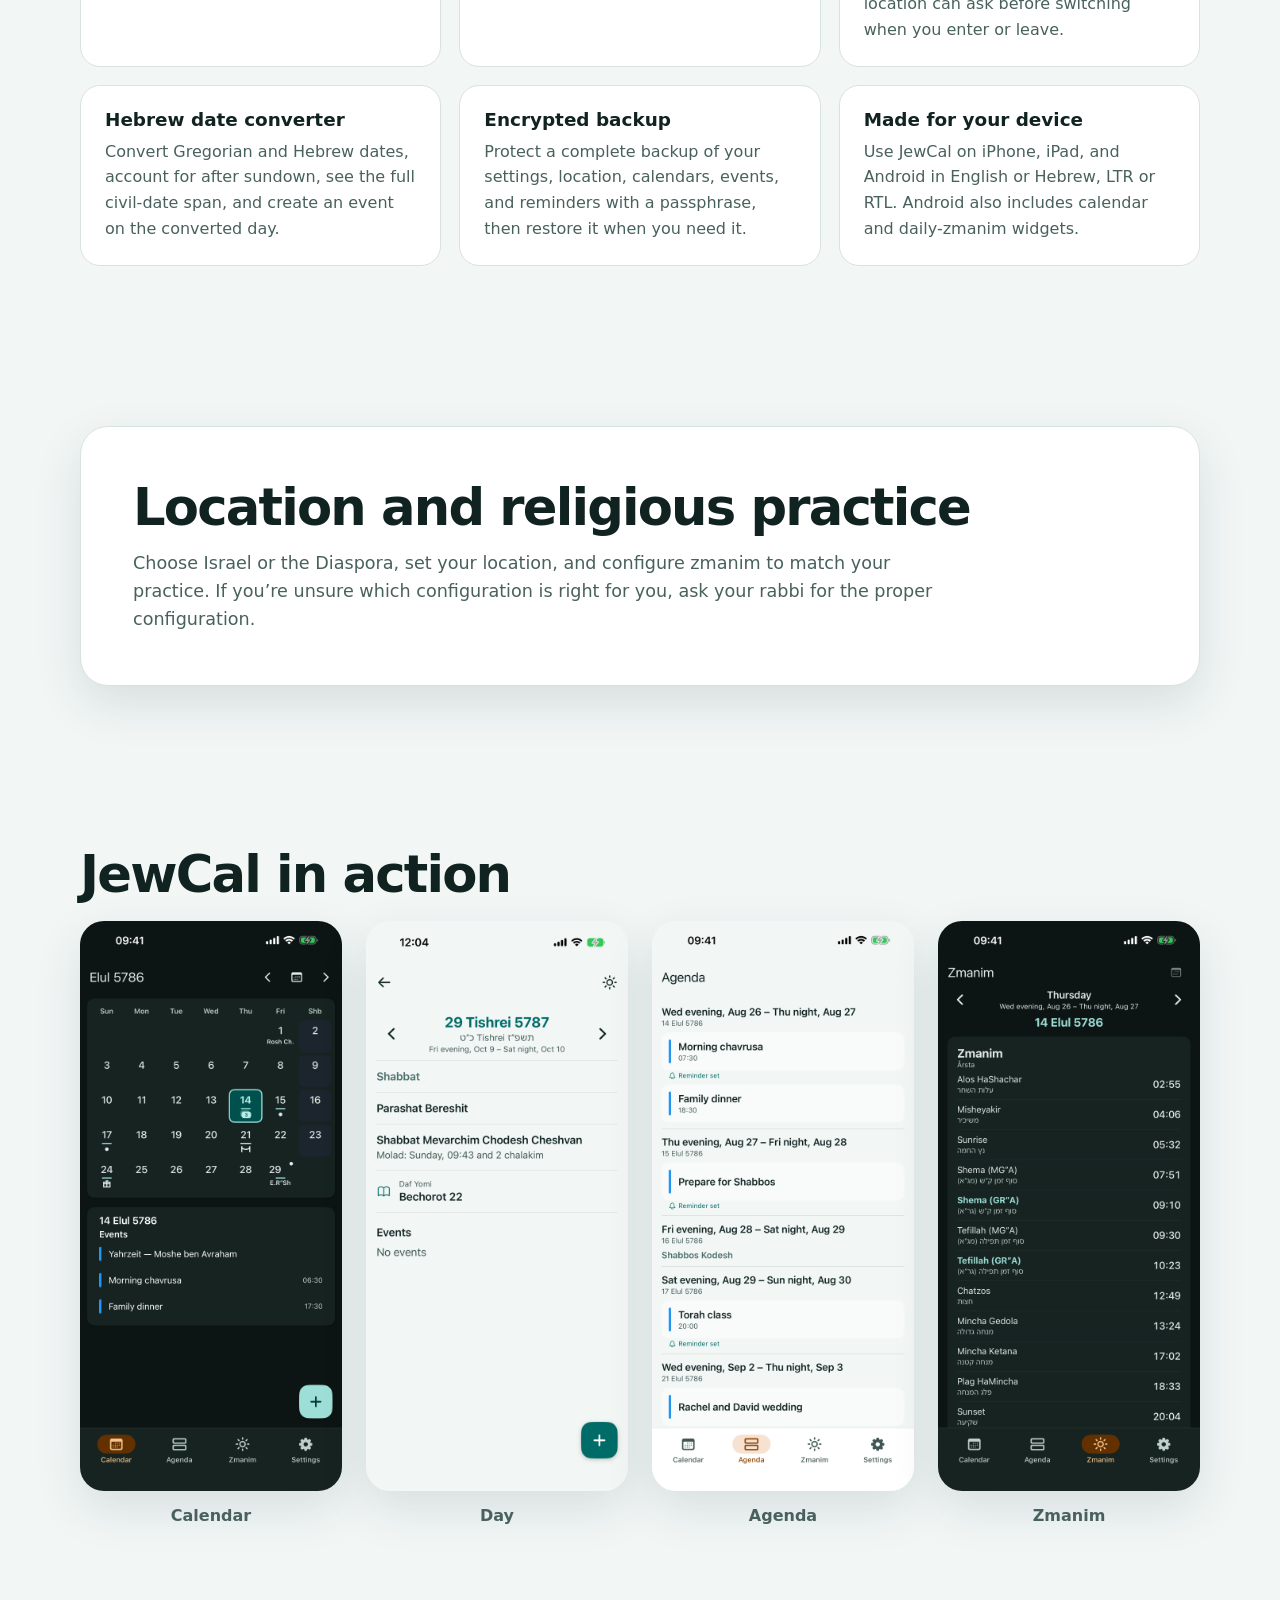
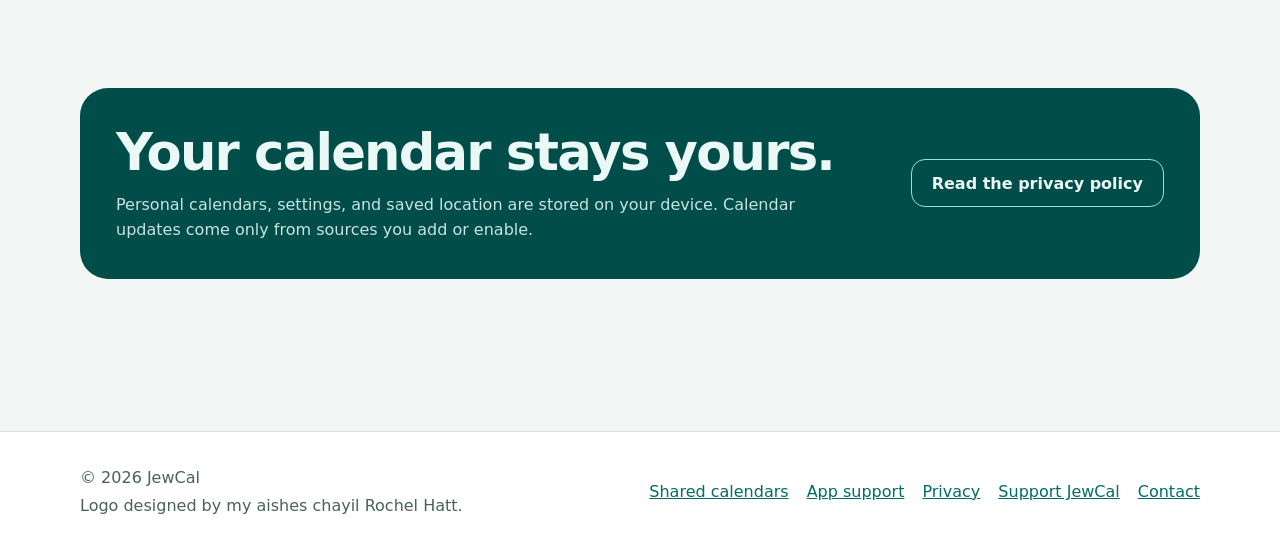
==== commit 72d61852: "Balance website screenshot themes" ====
--- a/index.html
+++ b/index.html
@@ -67,7 +67,7 @@
         <article class="feature"><h3>Your location and practice</h3><p>Choose automatic or manual location, Israel or the Diaspora, 12- or 24-hour time, and detailed zmanim settings. Choosing Jerusalem during setup starts at 40 minutes; automatic location can ask before switching when you enter or leave.</p></article>
         <article class="feature"><h3>Hebrew date converter</h3><p>Convert Gregorian and Hebrew dates, account for after sundown, see the full civil-date span, and create an event on the converted day.</p></article>
         <article class="feature"><h3>Encrypted backup</h3><p>Protect a complete backup of your settings, location, calendars, events, and reminders with a passphrase, then restore it when you need it.</p></article>
-        <article class="feature"><h3>Made for your device</h3><p>Use JewCal on iPhone, iPad, and Android in English or Hebrew, LTR or RTL, light or dark mode. Android also includes calendar and daily-zmanim widgets.</p></article>
+        <article class="feature"><h3>Made for your device</h3><p>Use JewCal on iPhone, iPad, and Android in English or Hebrew, LTR or RTL. Android also includes calendar and daily-zmanim widgets.</p></article>
       </div>
     </section>
 
